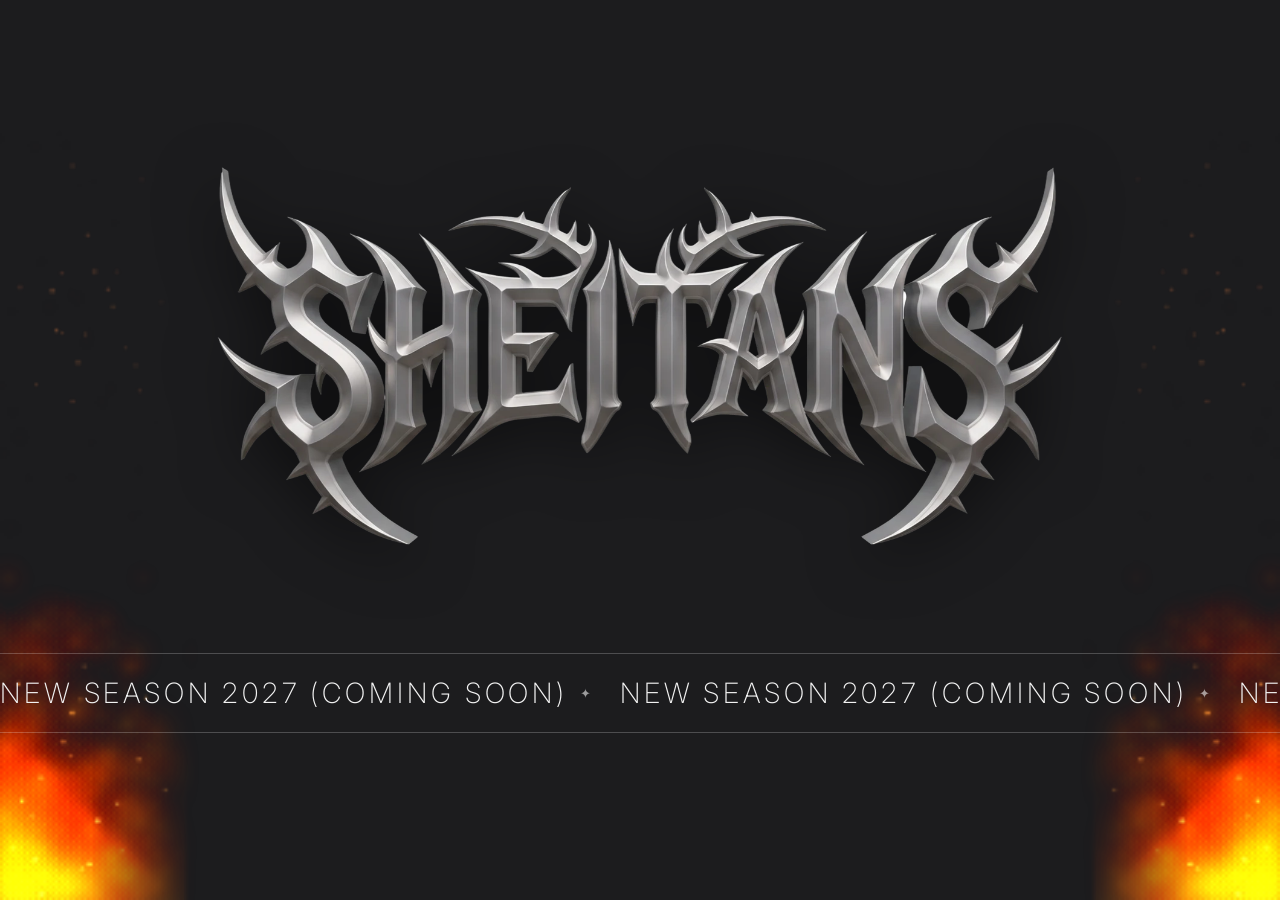
==== index.html @ b305c87a "Adjust fire element positioning in index.html" ====
<!doctype html>
<html lang="en">
<head>
<meta charset="utf-8">
<meta name="viewport" content="width=device-width, initial-scale=1, viewport-fit=cover">
<title>SHEITANS — New Season 2027 (Coming Soon)</title>
<meta name="description" content="New season 2027. Coming soon.">
<meta name="theme-color" content="#1c1c1e">

<!-- Link preview (WhatsApp, iMessage, Facebook, LinkedIn, Slack…) -->
<meta property="og:type" content="website">
<meta property="og:url" content="https://sheitans.com/">
<meta property="og:site_name" content="SHEITANS">
<meta property="og:title" content="SHEITANS — New Season 2027 (Coming Soon)">
<meta property="og:description" content="New season 2027. Coming soon.">
<meta property="og:image" content="https://sheitans.com/og-image.jpg">
<meta property="og:image:type" content="image/jpeg">
<meta property="og:image:width" content="1200">
<meta property="og:image:height" content="630">
<meta property="og:image:alt" content="SHEITANS logo — New Season 2027 (Coming Soon)">

<!-- X / Twitter -->
<meta name="twitter:card" content="summary_large_image">
<meta name="twitter:title" content="SHEITANS — New Season 2027 (Coming Soon)">
<meta name="twitter:description" content="New season 2027. Coming soon.">
<meta name="twitter:image" content="https://sheitans.com/og-image.jpg">
<link rel="preconnect" href="https://fonts.googleapis.com">
<link href="https://fonts.googleapis.com/css2?family=Inter:wght@200;300&display=swap" rel="stylesheet">
<style>
  :root{
    --bg:#1c1c1e;
    --line:rgba(255,255,255,.22);
    --text:#f2f2f2;
    --red:#e1121b;
    --speed:70s;
  }
  *{box-sizing:border-box;margin:0;padding:0}
  html{background:var(--bg)}
  html,body{height:100%;overflow:hidden}
  body{
    background:var(--bg);
    color:var(--text);
    font-family:"Inter","Helvetica Neue",Helvetica,Arial,sans-serif;
    font-weight:200;
    min-height:100svh;
    display:flex;flex-direction:column;align-items:center;justify-content:center;
    gap:clamp(56px,12vh,128px);
    overflow-x:hidden;
    padding:env(safe-area-inset-top) 0 env(safe-area-inset-bottom);
  }
  .logo{
    width:min(860px,78vw);max-height:42svh;object-fit:contain;height:auto;display:block;
    position:relative;z-index:1;
    filter:drop-shadow(0 10px 30px rgba(0,0,0,.55));
    user-select:none;-webkit-user-drag:none;
  }
  .band{
    width:100%;
    border-top:1px solid var(--line);
    border-bottom:1px solid var(--line);
    padding:clamp(14px,2.6vh,22px) 0;
    overflow:visible;
    position:relative;z-index:2;
  }
  .track{
    display:flex;width:max-content;
    -webkit-animation:scroll var(--speed) linear infinite;
    animation:scroll var(--speed) linear infinite;
    -webkit-backface-visibility:hidden;backface-visibility:hidden;
  }
  
  @-webkit-keyframes scroll{from{-webkit-transform:translate3d(-50%,0,0)}to{-webkit-transform:translate3d(0,0,0)}}
  @keyframes scroll{from{transform:translate3d(-50%,0,0)}to{transform:translate3d(0,0,0)}}
  .item{
    display:inline-flex;align-items:center;white-space:nowrap;
    font-size:clamp(14px,2.8vw,28px);
    letter-spacing:.14em;font-weight:200;text-transform:uppercase;
    padding-right:.9em;cursor:default;
  }
  .item::after{content:"✦";font-size:.45em;margin-left:.9em;opacity:.6}
  .w{display:inline-block;position:relative}
  .w + .w{margin-left:.35em}
  .l{display:inline-block}
  #fx{position:fixed;inset:0;width:100%;height:100%;pointer-events:none;z-index:5}
  .item.hide .w,.item.hide::after{visibility:hidden}
  .fire{
    position:fixed;top:0;bottom:auto;
    width:clamp(70px,16vw,260px);
    height:100vh;height:100lvh;          /* large viewport: runs behind Safari's toolbar */
    pointer-events:none;z-index:0;
    -webkit-mask-image:linear-gradient(to right,#000 45%,transparent 98%);
    mask-image:linear-gradient(to right,#000 45%,transparent 98%);
  }
  .fire.left{left:0}
  .fire.right{right:0;transform:scaleX(-1)}
  @media (prefers-reduced-motion:reduce){
    .track{animation-duration:80s}
  }
</style>
</head>
<body>
  <canvas class="fire left" aria-hidden="true"></canvas>
  <canvas class="fire right" aria-hidden="true"></canvas>
  <canvas id="fx" aria-hidden="true"></canvas>

  <img class="logo" src="[data-uri]" alt="Sheitans">

  <div class="band" aria-label="New season 2027 (coming soon)">
    <div class="track" id="track"></div>
  </div>

<script>
  const phrase = "NEW SEASON 2027 (COMING SOON)";
  const track = document.getElementById('track');
  const make = () => {
    const s = document.createElement('span');
    s.className = 'item';
    s.setAttribute('aria-hidden','true');
    phrase.split(' ').forEach(word => {
      const w = document.createElement('span');
      w.className = 'w';
      [...word].forEach(ch => { const l = document.createElement('span'); l.className = 'l'; l.textContent = ch; w.appendChild(l); });
      s.appendChild(w);
    });
    return s;
  };
  // Build just enough copies to fill the screen twice, then set speed in px/s
  const build = () => {
    track.textContent = '';
    const probe = make(); track.appendChild(probe);
    const iw = probe.getBoundingClientRect().width || 300;
    track.textContent = '';
    const n = Math.max(2, Math.ceil(innerWidth / iw) + 1);
    const half = document.createDocumentFragment();
    for (let i = 0; i < n; i++) half.appendChild(make());
    track.appendChild(half.cloneNode(true));
    track.appendChild(half);
    const pxPerSec = innerWidth < 600 ? 38 : 52;
    track.style.setProperty('--speed', (n * iw / pxPerSec).toFixed(1) + 's');
  };
  build();
  (document.fonts ? document.fonts.ready : Promise.resolve()).then(build);
  let rw = innerWidth;
  addEventListener('resize', () => { if (Math.abs(innerWidth - rw) > 40) { rw = innerWidth; build(); } });

  const rand = (a, b) => a + Math.random() * (b - a);
  const css = getComputedStyle(document.documentElement);
  const RED = css.getPropertyValue('--red').trim();

  // ---------- Pixelate + implode ----------
  const fx = document.getElementById('fx');
  const fctx = fx.getContext('2d');
  const DPR = Math.min(devicePixelRatio || 1, 2);
  const sizeFx = () => {
    fx.width = innerWidth * DPR; fx.height = innerHeight * DPR;
    fctx.setTransform(DPR, 0, 0, DPR, 0, 0);
  };
  sizeFx(); addEventListener('resize', sizeFx);

  const IN = 650, OUT = 600;          // implode / rebuild durations (ms)
  const active = new Set();
  const easeIn = x => x * x * x;
  const easeOut = x => 1 - Math.pow(1 - x, 3);

  // Turn the sentence into a grid of pixel blocks
  const pixelate = item => {
    const r = item.getBoundingClientRect();
    const cs = getComputedStyle(item);
    const fs = parseFloat(cs.fontSize);
    const block = Math.max(3, Math.round(fs / 7));
    const c = document.createElement('canvas');
    c.width = Math.ceil(r.width); c.height = Math.ceil(r.height);
    const x = c.getContext('2d');
    x.font = `${cs.fontWeight} ${fs}px ${cs.fontFamily}`;
    x.textBaseline = 'middle'; x.fillStyle = '#fff';
    item.querySelectorAll('.l').forEach(l => {
      const lr = l.getBoundingClientRect();
      x.fillText(l.textContent, lr.left - r.left, lr.top - r.top + lr.height / 2);
    });
    const data = x.getImageData(0, 0, c.width, c.height).data;
    const px = [];
    for (let by = 0; by < c.height; by += block)
      for (let bx = 0; bx < c.width; bx += block) {
        let hit = 0;
        for (let yy = by; yy < Math.min(by + block, c.height) && !hit; yy++)
          for (let xx = bx; xx < Math.min(bx + block, c.width); xx++)
            if (data[(yy * c.width + xx) * 4 + 3] > 60) { hit = 1; break; }
        if (hit) px.push({ x: bx, y: by, d: rand(0.05, 0.4), jx: rand(-1, 1), jy: rand(-1, 1) });
      }
    return { px, block, w: c.width, h: c.height };
  };

  const implode = item => {
    if (!item._px) item._px = pixelate(item);
    item._dir = 1; item._t = performance.now() - (item._p || 0) * IN;
    item.classList.add('hide');
    active.add(item); loop();
  };
  const rebuild = item => {
    if (!active.has(item) && !item._p) return;
    item._dir = -1; item._t = performance.now() - (1 - (item._p || 0)) * OUT;
    active.add(item); loop();
  };

  let running = false;
  const loop = () => { if (!running) { running = true; requestAnimationFrame(draw); } };
  const draw = now => {
    fctx.clearRect(0, 0, innerWidth, innerHeight);
    active.forEach(item => {
      const { px, block, w, h } = item._px;
      const p = item._dir === 1
        ? Math.min((now - item._t) / IN, 1)
        : Math.max(1 - (now - item._t) / OUT, 0);
      item._p = p;
      const r = item.getBoundingClientRect();     // follows the scroll
      const cx = r.left + w / 2, cy = r.top + h / 2;

      fctx.fillStyle = RED;
      px.forEach(q => {
        // pixelate first (blocks jitter in place), then collapse to the centre
        const k = Math.min(Math.max((p - q.d) / (1 - q.d), 0), 1);
        const m = item._dir === 1 ? easeIn(k) : 1 - easeOut(1 - k);
        const sx = r.left + q.x + q.jx * block * 0.12 * Math.min(p * 4, 1);
        const sy = r.top + q.y + q.jy * block * 0.12 * Math.min(p * 4, 1);
        const s = block * (0.92 - m * 0.75);
        fctx.globalAlpha = 1 - Math.max(m - 0.85, 0) / 0.15 * 0.9;
        fctx.fillRect(sx + (cx - sx) * m, sy + (cy - sy) * m, s, s);
      });
      // collapsed core: a tight pulsing red point
      if (p > 0.75) {
        const g = (p - 0.75) / 0.25;
        const rad = block * (1.2 + Math.sin(now / 70) * 0.4) * g;
        fctx.globalAlpha = g;
        fctx.shadowColor = RED; fctx.shadowBlur = 18 * g;
        fctx.fillRect(cx - rad / 2, cy - rad / 2, rad, rad);
        fctx.shadowBlur = 0;
      }
      fctx.globalAlpha = 1;

      if (item._dir === -1 && p === 0) { item.classList.remove('hide'); active.delete(item); }
    });
    if (active.size) requestAnimationFrame(draw);
    else { running = false; fctx.clearRect(0, 0, innerWidth, innerHeight); }
  };

  // Desktop: implode on hover, rebuild on leave
  track.addEventListener('mouseover', e => {
    const it = e.target.closest('.item');
    if (it) implode(it);
  });
  track.addEventListener('mouseout', e => {
    const it = e.target.closest('.item');
    if (it && !it.contains(e.relatedTarget)) rebuild(it);
  });
  // Touch: tap to implode, it rebuilds after a moment
  track.addEventListener('touchstart', e => {
    const it = e.target.closest('.item');
    if (!it) return;
    implode(it);
    clearTimeout(it._tt);
    it._tt = setTimeout(() => rebuild(it), 1500);
  }, { passive: true });

  // ---------- Side flames ----------
  (() => {
    const reduce = matchMedia('(prefers-reduced-motion: reduce)').matches;
    const canvases = [...document.querySelectorAll('.fire')];
    const ctxs = canvases.map(c => c.getContext('2d'));
    const dpr = 0.35;                       // low-res on purpose: soft + fast
    let W = 0, H = 0, parts = [];
    const size = () => {
      const r = canvases[0].getBoundingClientRect();
      W = r.width; H = r.height;
      canvases.forEach(c => { c.width = W * dpr; c.height = H * dpr; });
      ctxs.forEach(x => x.setTransform(dpr, 0, 0, dpr, 0, 0));
    };
    size(); addEventListener('resize', size);

    // one shared particle field, drawn mirrored on both sides
    const spawn = (ember = Math.random() < 0.08) => {
      const edge = Math.pow(Math.random(), 1.6);           // denser at the outer edge
      const scale = Math.max(W / 220, 0.45);
      return {
        ember,
        x: edge * W * 0.85,
        y: H + (ember ? 0 : rand(0, 25)),
        vx: rand(-0.3, 0.4),
        vy: -(ember ? rand(4, 7) : rand(3, 6.5)) * (H / 900 + 0.25),
        r: ember ? rand(2, 4) : rand(45, 95) * scale * (1 - edge * 0.5),
        life: 0,
        max: ember ? rand(110, 190) : rand(55, 105),
        seed: Math.random() * 1000
      };
    };
    const target = () => Math.round((W > 120 ? 260 : 150) * (H / 900 + 0.35));

    let t0 = 0;
    const frame = t => {
      const dt = Math.min((t - t0) / 16.7 || 1, 3); t0 = t;
      const n = target();
      while (parts.length < n) parts.push(spawn());
      ctxs.forEach(c => { c.globalCompositeOperation = 'source-over'; c.clearRect(0, 0, W, H); c.globalCompositeOperation = 'lighter'; });

      ctxs.forEach(c => {
        const flick = 0.85 + Math.sin(t / 90) * 0.08 + Math.random() * 0.07;
        const bed = c.createLinearGradient(0, H, 0, H - H * 0.18);
        bed.addColorStop(0, `rgba(255,120,20,${0.55 * flick})`);
        bed.addColorStop(0.35, `rgba(230,40,10,${0.3 * flick})`);
        bed.addColorStop(1, 'rgba(120,0,0,0)');
        const side = c.createLinearGradient(0, 0, W, 0);
        c.fillStyle = bed; c.fillRect(0, H - H * 0.18, W * 0.9, H * 0.18);
      });

      for (let i = parts.length - 1; i >= 0; i--) {
        const p = parts[i];
        p.life += dt;
        const k = p.life / p.max;
        if (k >= 1) { parts[i] = spawn(); continue; }
        const sway = p.ember ? 1.4 : 0.9;
        p.x += (p.vx + Math.sin(t / 220 + p.seed + p.y / 90) * sway) * dt;
        p.y += p.vy * dt;
        if (p.ember) {
          const a = (1 - k) * 0.9;
          ctxs.forEach(c => { c.fillStyle = `hsla(${40 - k * 30},100%,65%,${a})`; c.fillRect(p.x, p.y, p.r, p.r); });
          continue;
        }
        const rad = p.r * (1 - k * 0.85);                 // tapers into a tongue
        const hue = 38 - k * 38, light = 52 - k * 20;     // yellow core -> orange -> red
        const a = (k < 0.03 ? 0.5 + k / 0.06 : 1 - (k - 0.03) / 0.97) * 0.17;
        ctxs.forEach(c => {
          const g = c.createRadialGradient(p.x, p.y, 0, p.x, p.y, rad);
          g.addColorStop(0, `hsla(${hue},100%,${light}%,${a})`);
          g.addColorStop(0.5, `hsla(${Math.max(hue - 15, 0)},100%,${light - 15}%,${a * 0.5})`);
          g.addColorStop(1, 'hsla(0,100%,25%,0)');
          c.fillStyle = g;
          c.beginPath(); c.arc(p.x, p.y, rad, 0, Math.PI * 2); c.fill();
        });
      }
      if (!reduce) requestAnimationFrame(frame);
    };
    if (reduce) { for (let i = 0; i < 400; i++) frame(i * 16.7); } else requestAnimationFrame(frame);
  })();
</script>
</body>
</html>
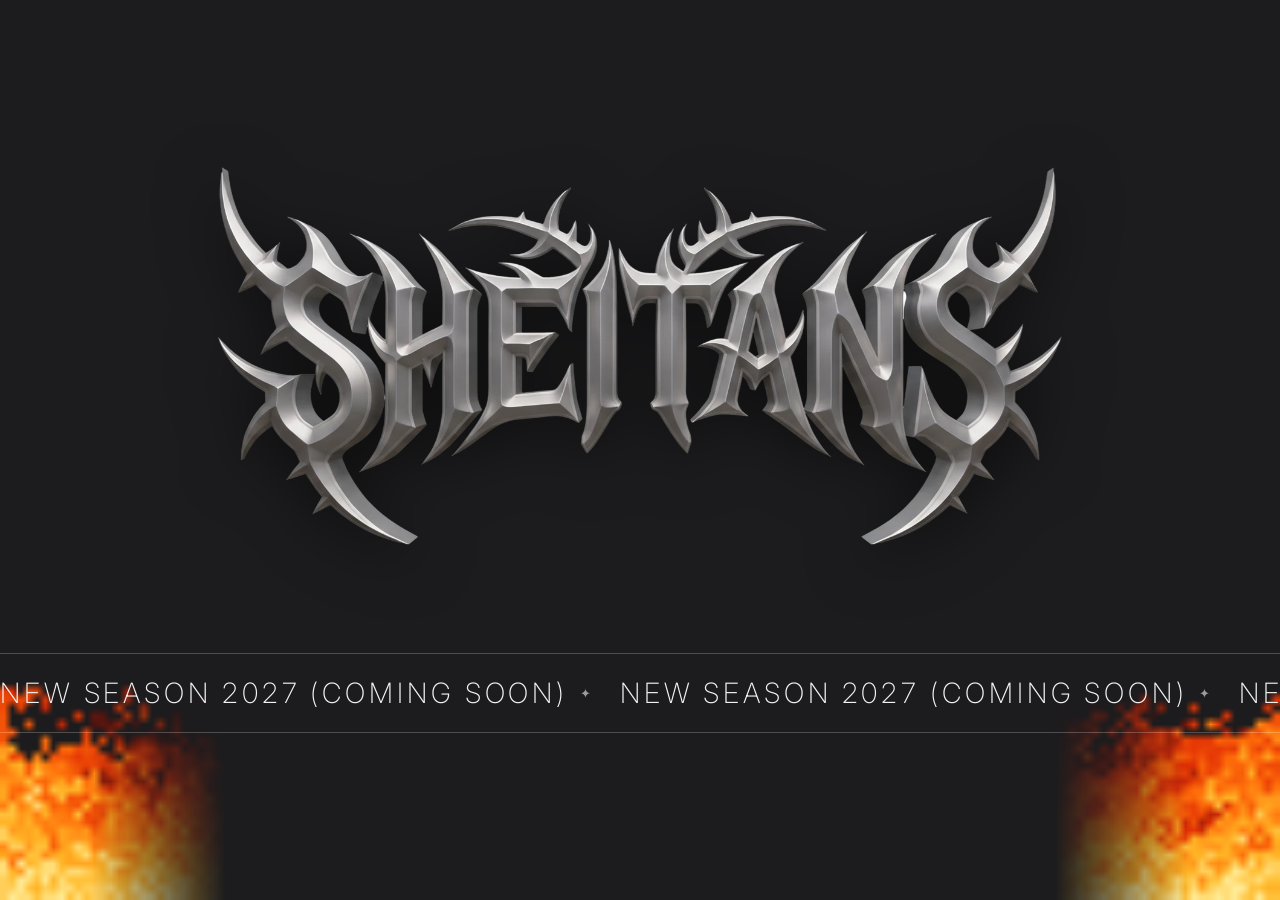
==== commit 175b3d7b: "Update index.html" ====
--- a/index.html
+++ b/index.html
@@ -35,18 +35,27 @@
     --speed:70s;
   }
   *{box-sizing:border-box;margin:0;padding:0}
-  html{background:var(--bg)}
-  html,body{height:100%;overflow:hidden}
+  html,body{background:var(--bg);overscroll-behavior:none}
   body{
-    background:var(--bg);
     color:var(--text);
     font-family:"Inter","Helvetica Neue",Helvetica,Arial,sans-serif;
     font-weight:200;
-    min-height:100svh;
+  }
+  /* Normal-flow stage, sized to the LARGE viewport. On iOS 26 Safari only
+     in-flow content paints behind the floating toolbar, fixed elements don't. */
+  .stage{
+    position:relative;overflow:hidden;
+    width:100%;
+    height:100vh;height:100lvh;
+  }
+  /* content stays centred in the visible (small) viewport */
+  .content{
+    position:absolute;left:0;right:0;top:0;
+    height:100vh;height:100svh;
     display:flex;flex-direction:column;align-items:center;justify-content:center;
     gap:clamp(56px,12vh,128px);
-    overflow-x:hidden;
-    padding:env(safe-area-inset-top) 0 env(safe-area-inset-bottom);
+    padding:env(safe-area-inset-top) 0 0;
+    z-index:2;
   }
   .logo{
     width:min(860px,78vw);max-height:42svh;object-fit:contain;height:auto;display:block;
@@ -84,14 +93,14 @@
   #fx{position:fixed;inset:0;width:100%;height:100%;pointer-events:none;z-index:5}
   .item.hide .w,.item.hide::after{visibility:hidden}
   .fire{
-    position:fixed;top:0;bottom:auto;
-    width:clamp(70px,16vw,260px);
-    height:100vh;height:100lvh;          /* large viewport: runs behind Safari's toolbar */
-    pointer-events:none;z-index:0;
-    -webkit-mask-image:linear-gradient(to right,#000 45%,transparent 98%);
-    mask-image:linear-gradient(to right,#000 45%,transparent 98%);
+    position:absolute;top:0;bottom:0;          /* inside .stage, reaches the very bottom */
+    width:clamp(80px,18vw,300px);height:100%;
+    pointer-events:none;z-index:1;
+    -webkit-mask-image:linear-gradient(to right,#000 40%,transparent 98%);
+    mask-image:linear-gradient(to right,#000 40%,transparent 98%);
   }
   .fire.left{left:0}
+  .fire{image-rendering:auto}
   .fire.right{right:0;transform:scaleX(-1)}
   @media (prefers-reduced-motion:reduce){
     .track{animation-duration:80s}
@@ -99,15 +108,18 @@
 </style>
 </head>
 <body>
-  <canvas class="fire left" aria-hidden="true"></canvas>
-  <canvas class="fire right" aria-hidden="true"></canvas>
+  <div class="stage">
+    <canvas class="fire left" aria-hidden="true"></canvas>
+    <canvas class="fire right" aria-hidden="true"></canvas>
+
+    <div class="content">
+      <img class="logo" src="[data-uri]" alt="Sheitans">
+      <div class="band" aria-label="New season 2027 (coming soon)">
+        <div class="track" id="track"></div>
+      </div>
+    </div>
+  </div>
   <canvas id="fx" aria-hidden="true"></canvas>
-
-  <img class="logo" src="[data-uri]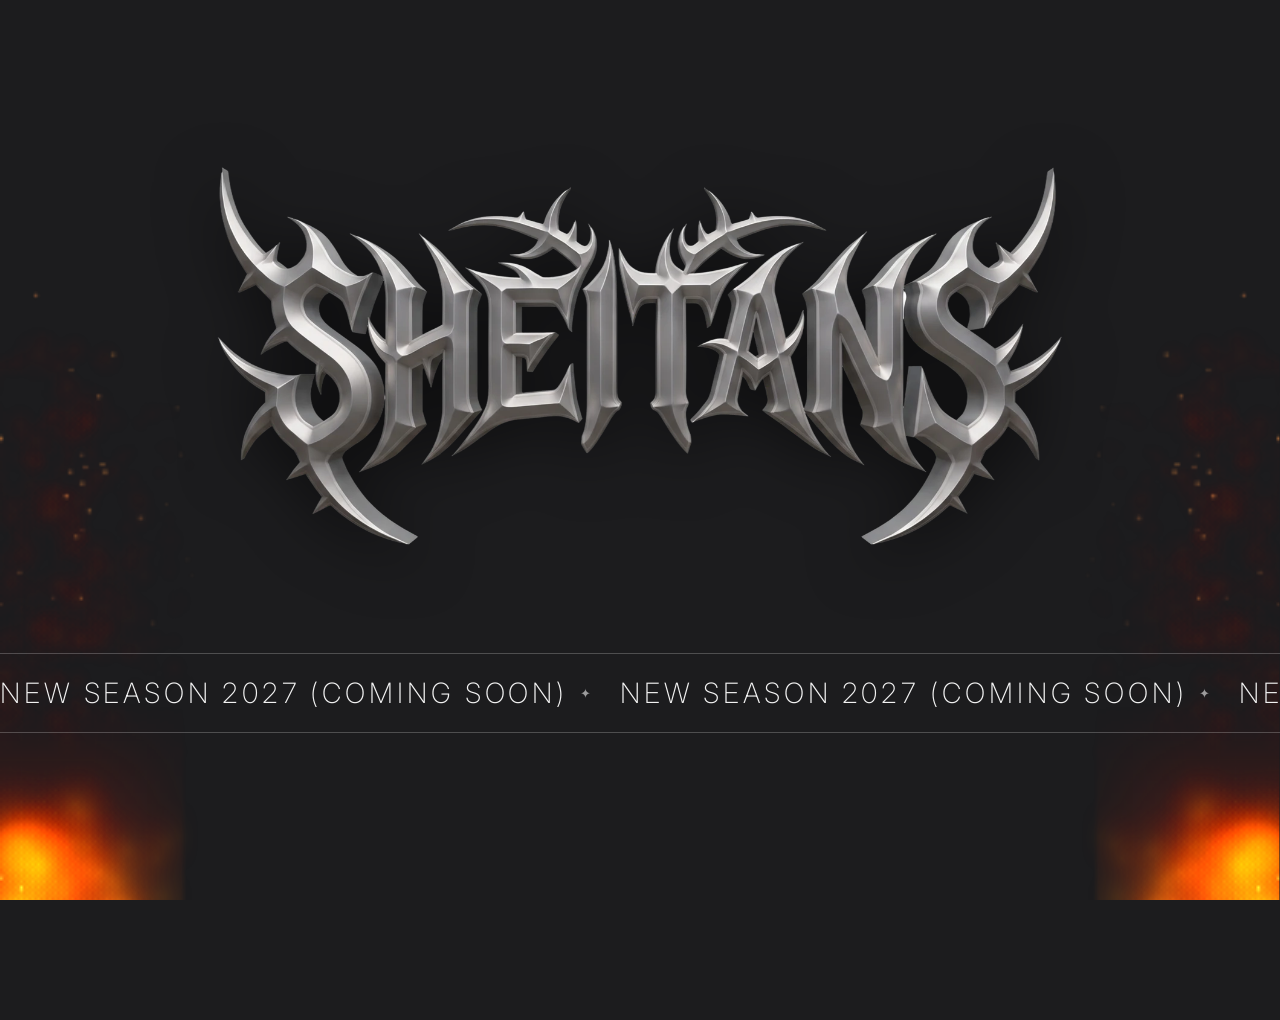
==== commit 90639b5d: "Update index.html" ====
--- a/index.html
+++ b/index.html
@@ -6,6 +6,12 @@
 <title>SHEITANS — New Season 2027 (Coming Soon)</title>
 <meta name="description" content="New season 2027. Coming soon.">
 <meta name="theme-color" content="#1c1c1e">
+
+<!-- Icons -->
+<link rel="icon" href="/favicon.ico" sizes="16x16 32x32 48x48">
+<link rel="icon" href="/icon-192.png" type="image/png" sizes="192x192">
+<link rel="icon" href="/icon-512.png" type="image/png" sizes="512x512">
+<link rel="apple-touch-icon" href="/apple-touch-icon.png">
 
 <!-- Link preview (WhatsApp, iMessage, Facebook, LinkedIn, Slack…) -->
 <meta property="og:type" content="website">
@@ -35,7 +41,7 @@
     --speed:70s;
   }
   *{box-sizing:border-box;margin:0;padding:0}
-  html,body{background:var(--bg);overscroll-behavior:none}
+  html,body{background:var(--bg);overscroll-behavior:none;overflow:hidden;height:100%}
   body{
     color:var(--text);
     font-family:"Inter","Helvetica Neue",Helvetica,Arial,sans-serif;
@@ -46,7 +52,9 @@
   .stage{
     position:relative;overflow:hidden;
     width:100%;
-    height:100vh;height:100lvh;
+    /* deliberately taller than the screen: whatever Safari's toolbar covers,
+       there is always fire underneath it */
+    height:calc(100vh + 120px);height:calc(100lvh + 120px);
   }
   /* content stays centred in the visible (small) viewport */
   .content{
@@ -94,13 +102,12 @@
   .item.hide .w,.item.hide::after{visibility:hidden}
   .fire{
     position:absolute;top:0;bottom:0;          /* inside .stage, reaches the very bottom */
-    width:clamp(80px,18vw,300px);height:100%;
+    width:clamp(70px,16vw,260px);height:100%;
     pointer-events:none;z-index:1;
-    -webkit-mask-image:linear-gradient(to right,#000 40%,transparent 98%);
-    mask-image:linear-gradient(to right,#000 40%,transparent 98%);
+    -webkit-mask-image:linear-gradient(to right,#000 45%,transparent 98%);
+    mask-image:linear-gradient(to right,#000 45%,transparent 98%);
   }
   .fire.left{left:0}
-  .fire{image-rendering:auto}
   .fire.right{right:0;transform:scaleX(-1)}
   @media (prefers-reduced-motion:reduce){
     .track{animation-duration:80s}
@@ -273,79 +280,88 @@
     it._tt = setTimeout(() => rebuild(it), 1500);
   }, { passive: true });
 
-  // ---------- Side flames (Doom-style fire) ----------
-  // Heat rises from a burning row along the bottom edge, cooling and drifting
-  // as it climbs. Each side runs its own simulation so they never look mirrored.
+  // ---------- Side flames ----------
   (() => {
     const reduce = matchMedia('(prefers-reduced-motion: reduce)').matches;
-    // 37-step palette built from colour stops: deep red -> red -> orange -> yellow core
-    const STOPS = [[0,[40,0,0]],[0.3,[150,12,0]],[0.55,[225,45,5]],[0.75,[255,110,10]],[0.9,[255,185,40]],[1,[255,235,150]]];
-    const PAL = Array.from({ length: 37 }, (_, i) => {
-      const k = i / 36;
-      let j = 0; while (j < STOPS.length - 2 && k > STOPS[j + 1][0]) j++;
-      const [a, ca] = STOPS[j], [b, cb] = STOPS[j + 1], f = (k - a) / (b - a);
-      return ca.map((v, n) => Math.round(v + (cb[n] - v) * f));
-    });
-    const MAX = PAL.length - 1;
-
-    const sides = [...document.querySelectorAll('.fire')].map((c, i) => ({ c, ctx: c.getContext('2d'), right: i === 1 }));
-
-    const setup = s => {
-      const r = s.c.getBoundingClientRect();
-      const cell = Math.max(5, r.height / 110);       // ~110 rows tall on any screen
-      s.gw = Math.max(10, Math.round(r.width / cell));
-      s.gh = Math.max(60, Math.round(r.height / cell));
-      s.c.width = s.gw; s.c.height = s.gh;            // tiny canvas, CSS scales it up
-      s.heat = new Uint8Array(s.gw * s.gh);
-      s.img = s.ctx.createImageData(s.gw, s.gh);
-      // flames reach ~60% of the height at the outer edge, lower towards the middle
-      // extra cooling towards the middle of the screen, so flames are tallest at the edge
-      s.extra = new Float32Array(s.gw);
-      for (let x = 0; x < s.gw; x++) s.extra[x] = Math.pow(x / s.gw, 1.5) * 0.85;
+    const canvases = [...document.querySelectorAll('.fire')];
+    const ctxs = canvases.map(c => c.getContext('2d'));
+    const dpr = 0.35;                       // low-res on purpose: soft + fast
+    const OVER = 120;                       // matches the extra 120px on .stage
+    let W = 0, H = 0, parts = [];
+    const size = () => {
+      const r = canvases[0].getBoundingClientRect();
+      W = r.width; H = r.height;
+      canvases.forEach(c => { c.width = Math.round(W * dpr); c.height = Math.round(H * dpr); });
+      ctxs.forEach(x => x.setTransform(dpr, 0, 0, dpr, 0, 0));
     };
-    const setupAll = () => sides.forEach(setup);
-    setupAll();
-    let rt; addEventListener('resize', () => { clearTimeout(rt); rt = setTimeout(setupAll, 150); });
-
-    const TOP = MAX;
-    const step = s => {
-      const { gw, gh, heat, extra } = s;
-      const base = (gh - 1) * gw;
-      for (let x = 0; x < gw; x++) heat[base + x] = TOP - ((Math.random() * 4) | 0);
-      for (let y = 1; y < gh; y++) {
-        const row = y * gw, up = row - gw;
-        for (let x = 0; x < gw; x++) {
-          const r = (Math.random() * 3) | 0;            // 0,1,2
-          let dx = x - r + 1;                           // drift -1..+1 -> flickering tongues
-          if (dx < 0) dx = 0; else if (dx >= gw) dx = gw - 1;
-          const cool = (r & 1) + (Math.random() < extra[x] ? 1 : 0) + (Math.random() < 0.03 ? 3 : 0); // cool pockets split tongues
-          const v = heat[row + x] - cool;
-          heat[up + dx] = v > 0 ? v : 0;
+    size(); addEventListener('resize', size);
+
+    // one shared particle field, drawn mirrored on both sides
+    const spawn = (ember = Math.random() < 0.08) => {
+      const edge = Math.pow(Math.random(), 1.6);           // denser at the outer edge
+      const scale = Math.max(W / 220, 0.45);
+      return {
+        ember,
+        x: edge * W * 0.85,
+        y: H - rand(0, OVER + 20),
+        vx: rand(-0.3, 0.4),
+        vy: -(ember ? rand(4, 7) : rand(3, 6.5)) * ((H - OVER) / 900 + 0.25),
+        r: ember ? rand(2, 4) : rand(45, 95) * scale * (1 - edge * 0.5),
+        life: 0,
+        max: ember ? rand(110, 190) : rand(55, 105),
+        seed: Math.random() * 1000
+      };
+    };
+    const target = () => Math.round((W > 120 ? 300 : 180) * ((H - OVER) / 900 + 0.35));
+
+    let t0 = 0;
+    const frame = t => {
+      const dt = Math.min((t - t0) / 16.7 || 1, 3); t0 = t;
+      const n = target();
+      while (parts.length < n) parts.push(spawn());
+      ctxs.forEach(c => { c.globalCompositeOperation = 'source-over'; c.clearRect(0, 0, W, H); c.globalCompositeOperation = 'lighter'; });
+
+      // ember bed hugging the bottom edge
+      ctxs.forEach(c => {
+        const flick = 0.85 + Math.sin(t / 90) * 0.08 + Math.random() * 0.07;
+        const bh = OVER + (H - OVER) * 0.22;
+        const bed = c.createLinearGradient(0, H, 0, H - bh);
+        const hot = OVER / bh;                       // full heat across the hidden band
+        bed.addColorStop(0, `rgba(255,120,20,${0.55 * flick})`);
+        bed.addColorStop(hot, `rgba(255,110,20,${0.5 * flick})`);
+        bed.addColorStop(hot + (1 - hot) * 0.35, `rgba(230,40,10,${0.3 * flick})`);
+        bed.addColorStop(1, 'rgba(120,0,0,0)');
+        c.fillStyle = bed; c.fillRect(0, H - bh, W * 0.9, bh);
+      });
+
+      for (let i = parts.length - 1; i >= 0; i--) {
+        const p = parts[i];
+        p.life += dt;
+        const k = p.life / p.max;
+        if (k >= 1) { parts[i] = spawn(); continue; }
+        const sway = p.ember ? 1.4 : 0.9;
+        p.x += (p.vx + Math.sin(t / 220 + p.seed + p.y / 90) * sway) * dt;
+        p.y += p.vy * dt;
+        if (p.ember) {
+          const a = (1 - k) * 0.9;
+          ctxs.forEach(c => { c.fillStyle = `hsla(${40 - k * 30},100%,65%,${a})`; c.fillRect(p.x, p.y, p.r, p.r); });
+          continue;
         }
+        const rad = p.r * (1 - k * 0.85);                 // tapers into a tongue
+        const hue = 38 - k * 38, light = 52 - k * 20;     // yellow core -> orange -> red
+        const a = (k < 0.03 ? 0.5 + k / 0.06 : 1 - (k - 0.03) / 0.97) * 0.17;
+        ctxs.forEach(c => {
+          const g = c.createRadialGradient(p.x, p.y, 0, p.x, p.y, rad);
+          g.addColorStop(0, `hsla(${hue},100%,${light}%,${a})`);
+          g.addColorStop(0.5, `hsla(${Math.max(hue - 15, 0)},100%,${light - 15}%,${a * 0.5})`);
+          g.addColorStop(1, 'hsla(0,100%,25%,0)');
+          c.fillStyle = g;
+          c.beginPath(); c.arc(p.x, p.y, rad, 0, Math.PI * 2); c.fill();
+        });
       }
+      if (!reduce) requestAnimationFrame(frame);
     };
-
-    const paint = s => {
-      const d = s.img.data, heat = s.heat;
-      for (let i = 0; i < heat.length; i++) {
-        const h = heat[i], p = PAL[h], o = i * 4;
-        d[o] = p[0]; d[o + 1] = p[1]; d[o + 2] = p[2];
-        d[o + 3] = h < 3 ? 0 : Math.min(255, (h - 2) * 14);
-      }
-      s.ctx.putImageData(s.img, 0, 0);
-    };
-
-    // run the simulation at ~30 fps — the classic look, and light on phones
-    let last = 0;
-    const tick = t => {
-      if (t - last > 33) {
-        last = t;
-        sides.forEach(s => { step(s); paint(s); });
-      }
-      if (!reduce) requestAnimationFrame(tick);
-    };
-    if (reduce) { for (let i = 0; i < 120; i++) sides.forEach(s => step(s)); sides.forEach(paint); }
-    else requestAnimationFrame(tick);
+    if (reduce) { for (let i = 0; i < 400; i++) frame(i * 16.7); } else requestAnimationFrame(frame);
   })();
 </script>
 </body>
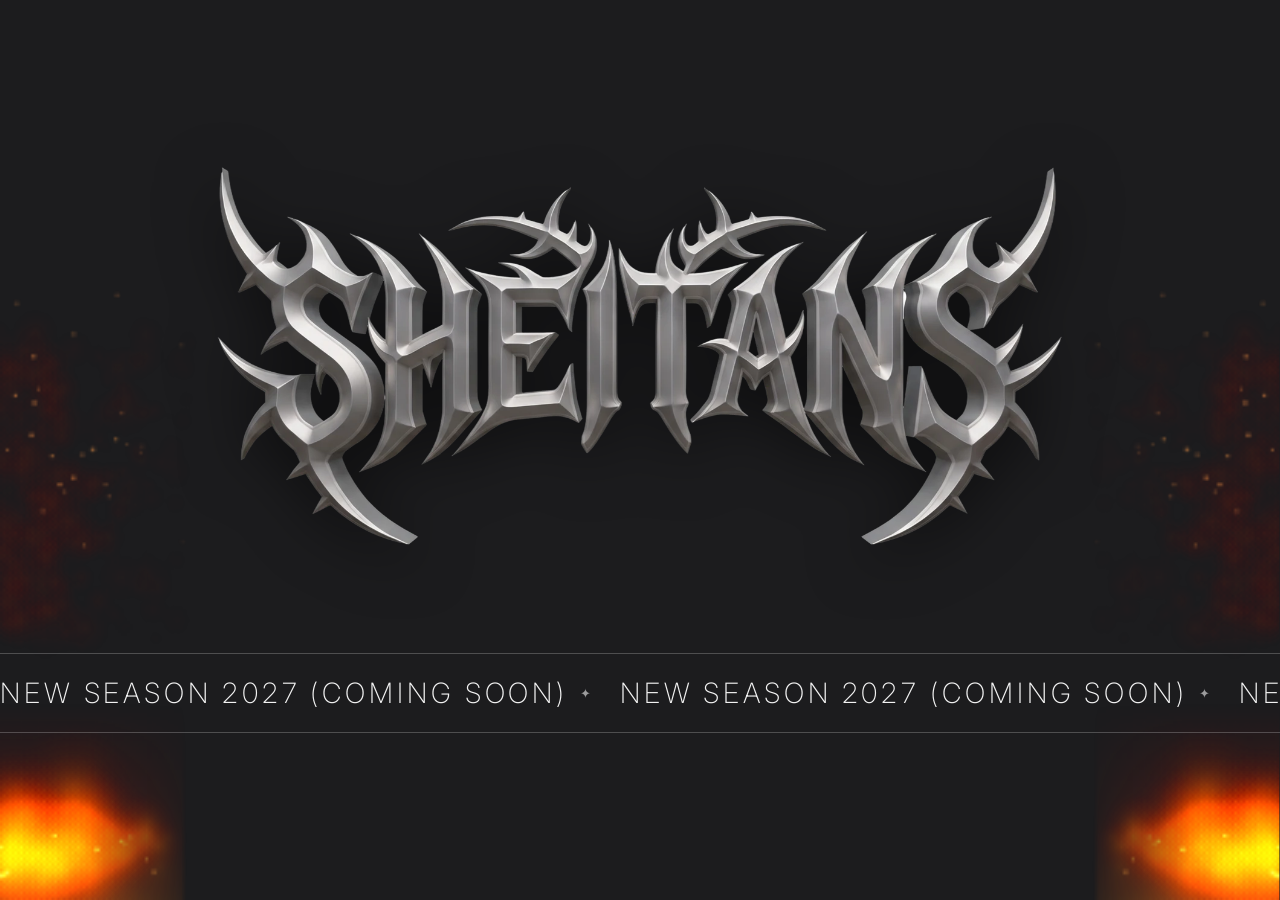
==== commit 6c885165: "Refactor canvas positioning and overflow behavior" ====
--- a/index.html
+++ b/index.html
@@ -41,7 +41,8 @@
     --speed:70s;
   }
   *{box-sizing:border-box;margin:0;padding:0}
-  html,body{background:var(--bg);overscroll-behavior:none;overflow:hidden;height:100%}
+  html,body{background:var(--bg)}
+  body{overflow-x:hidden}
   body{
     color:var(--text);
     font-family:"Inter","Helvetica Neue",Helvetica,Arial,sans-serif;
@@ -52,9 +53,9 @@
   .stage{
     position:relative;overflow:hidden;
     width:100%;
-    /* deliberately taller than the screen: whatever Safari's toolbar covers,
-       there is always fire underneath it */
-    height:calc(100vh + 120px);height:calc(100lvh + 120px);
+    /* plain in-flow block, large viewport tall: no fixed elements anywhere,
+       so iOS 26 Safari lets it run under its glass toolbar */
+    height:100vh;height:100lvh;
   }
   /* content stays centred in the visible (small) viewport */
   .content{
@@ -98,7 +99,7 @@
   .w{display:inline-block;position:relative}
   .w + .w{margin-left:.35em}
   .l{display:inline-block}
-  #fx{position:fixed;inset:0;width:100%;height:100%;pointer-events:none;z-index:5}
+  #fx{position:absolute;top:0;left:0;width:100%;height:100%;pointer-events:none;z-index:5}
   .item.hide .w,.item.hide::after{visibility:hidden}
   .fire{
     position:absolute;top:0;bottom:0;          /* inside .stage, reaches the very bottom */
@@ -125,8 +126,8 @@
         <div class="track" id="track"></div>
       </div>
     </div>
+    <canvas id="fx" aria-hidden="true"></canvas>
   </div>
-  <canvas id="fx" aria-hidden="true"></canvas>
 
 <script>
   const phrase = "NEW SEASON 2027 (COMING SOON)";
@@ -170,8 +171,11 @@
   const fx = document.getElementById('fx');
   const fctx = fx.getContext('2d');
   const DPR = Math.min(devicePixelRatio || 1, 2);
+  let FXW = 0, FXH = 0, fxTop = 0, fxLeft = 0;
   const sizeFx = () => {
-    fx.width = innerWidth * DPR; fx.height = innerHeight * DPR;
+    const r = fx.getBoundingClientRect();
+    FXW = r.width; FXH = r.height;
+    fx.width = FXW * DPR; fx.height = FXH * DPR;
     fctx.setTransform(DPR, 0, 0, DPR, 0, 0);
   };
   sizeFx(); addEventListener('resize', sizeFx);
@@ -224,14 +228,16 @@
   let running = false;
   const loop = () => { if (!running) { running = true; requestAnimationFrame(draw); } };
   const draw = now => {
-    fctx.clearRect(0, 0, innerWidth, innerHeight);
+    const fr = fx.getBoundingClientRect(); fxTop = fr.top; fxLeft = fr.left;
+    fctx.clearRect(0, 0, FXW, FXH);
     active.forEach(item => {
       const { px, block, w, h } = item._px;
       const p = item._dir === 1
         ? Math.min((now - item._t) / IN, 1)
         : Math.max(1 - (now - item._t) / OUT, 0);
       item._p = p;
-      const r = item.getBoundingClientRect();     // follows the scroll
+      const ir = item.getBoundingClientRect();     // follows the scroll
+      const r = { left: ir.left - fxLeft, top: ir.top - fxTop };
       const cx = r.left + w / 2, cy = r.top + h / 2;
 
       fctx.fillStyle = RED;
@@ -259,7 +265,7 @@
       if (item._dir === -1 && p === 0) { item.classList.remove('hide'); active.delete(item); }
     });
     if (active.size) requestAnimationFrame(draw);
-    else { running = false; fctx.clearRect(0, 0, innerWidth, innerHeight); }
+    else { running = false; fctx.clearRect(0, 0, FXW, FXH); }
   };
 
   // Desktop: implode on hover, rebuild on leave
@@ -286,7 +292,7 @@
     const canvases = [...document.querySelectorAll('.fire')];
     const ctxs = canvases.map(c => c.getContext('2d'));
     const dpr = 0.35;                       // low-res on purpose: soft + fast
-    const OVER = 120;                       // matches the extra 120px on .stage
+    const OVER = 0;
     let W = 0, H = 0, parts = [];
     const size = () => {
       const r = canvases[0].getBoundingClientRect();
@@ -303,7 +309,7 @@
       return {
         ember,
         x: edge * W * 0.85,
-        y: H - rand(0, OVER + 20),
+        y: H - rand(0, 30),
         vx: rand(-0.3, 0.4),
         vy: -(ember ? rand(4, 7) : rand(3, 6.5)) * ((H - OVER) / 900 + 0.25),
         r: ember ? rand(2, 4) : rand(45, 95) * scale * (1 - edge * 0.5),
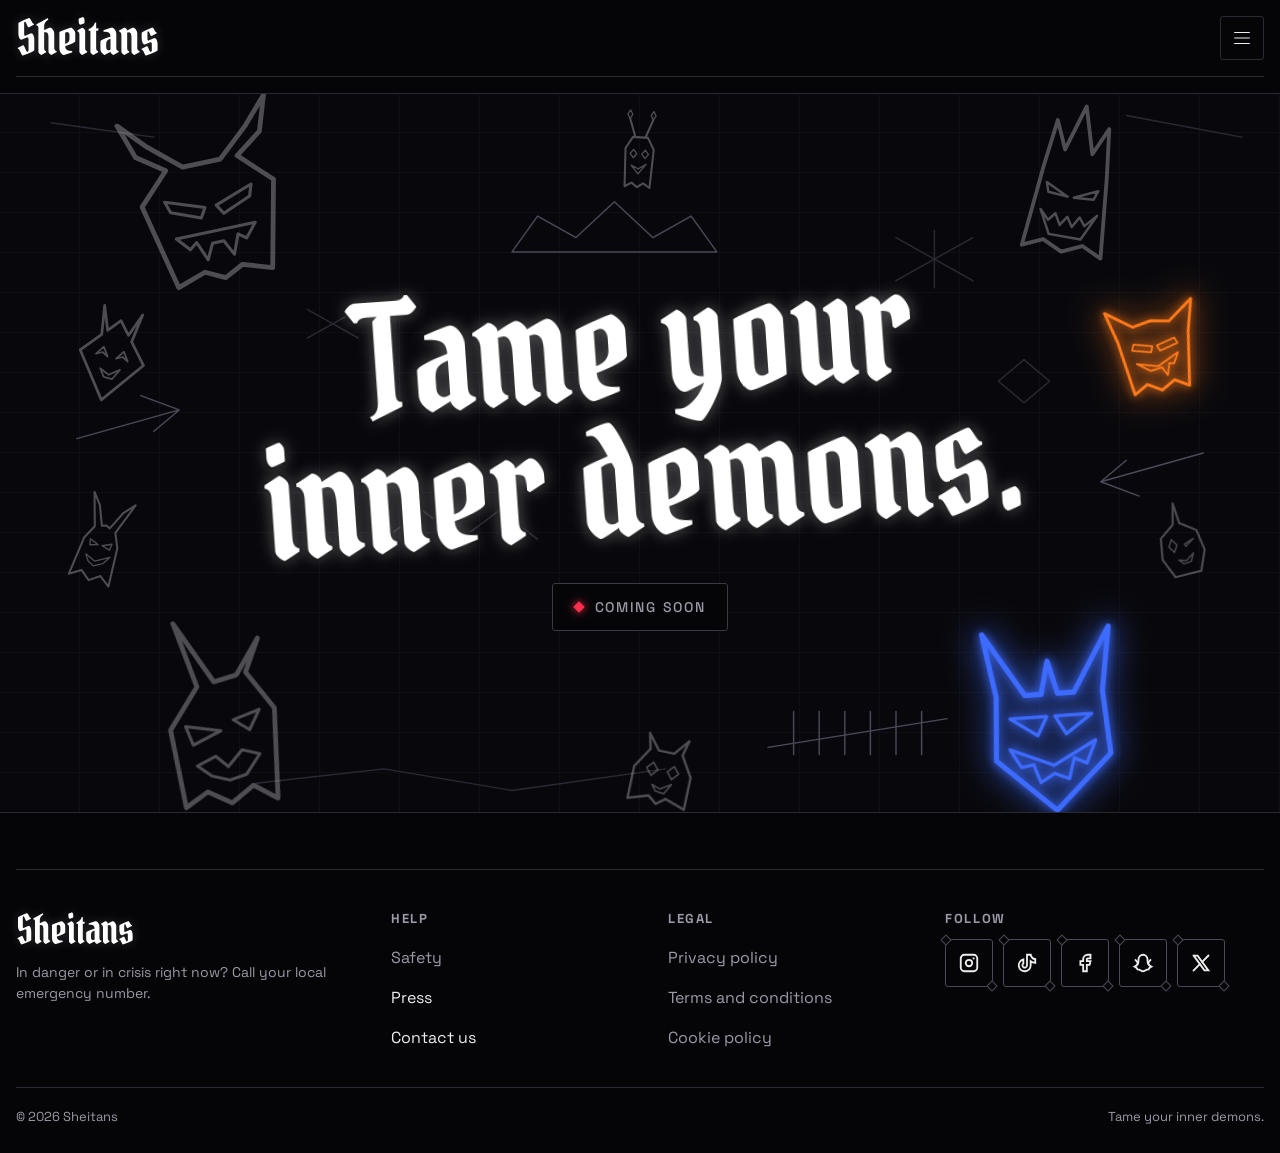
==== commit 4c61984f: "Sheitans coming-soon site Landing page with the neon demon wall, menu screen and save-as-app steps, " ====
--- a/index.html
+++ b/index.html
@@ -3,372 +3,147 @@
 <head>
 <meta charset="utf-8">
 <meta name="viewport" content="width=device-width, initial-scale=1, viewport-fit=cover">
-<title>SHEITANS — New Season 2027 (Coming Soon)</title>
-<meta name="description" content="New season 2027. Coming soon.">
-<meta name="theme-color" content="#1c1c1e">
-
-<!-- Icons -->
-<link rel="icon" href="/favicon.ico" sizes="16x16 32x32 48x48">
-<link rel="icon" href="/icon-192.png" type="image/png" sizes="192x192">
-<link rel="icon" href="/icon-512.png" type="image/png" sizes="512x512">
-<link rel="apple-touch-icon" href="/apple-touch-icon.png">
-
-<!-- Link preview (WhatsApp, iMessage, Facebook, LinkedIn, Slack…) -->
-<meta property="og:type" content="website">
-<meta property="og:url" content="https://sheitans.com/">
-<meta property="og:site_name" content="SHEITANS">
-<meta property="og:title" content="SHEITANS — New Season 2027 (Coming Soon)">
-<meta property="og:description" content="New season 2027. Coming soon.">
-<meta property="og:image" content="https://sheitans.com/og-image.jpg">
-<meta property="og:image:type" content="image/jpeg">
+<title>Sheitans · Tame your inner demons</title>
+<meta name="description" content="Sheitans helps you tame your inner demons. Coming soon.">
+<meta name="theme-color" content="#050507">
+<meta property="og:title" content="Sheitans · Tame your inner demons">
+<meta property="og:description" content="Coming soon.">
+<meta property="og:image" content="https://sheitans.com/assets/img/og-image.png">
 <meta property="og:image:width" content="1200">
 <meta property="og:image:height" content="630">
-<meta property="og:image:alt" content="SHEITANS logo — New Season 2027 (Coming Soon)">
-
-<!-- X / Twitter -->
+<meta property="og:url" content="https://sheitans.com/">
 <meta name="twitter:card" content="summary_large_image">
-<meta name="twitter:title" content="SHEITANS — New Season 2027 (Coming Soon)">
-<meta name="twitter:description" content="New season 2027. Coming soon.">
-<meta name="twitter:image" content="https://sheitans.com/og-image.jpg">
-<link rel="preconnect" href="https://fonts.googleapis.com">
-<link href="https://fonts.googleapis.com/css2?family=Inter:wght@200;300&display=swap" rel="stylesheet">
+<link rel="icon" href="assets/img/favicon.svg" type="image/svg+xml">
+<link rel="icon" href="favicon.ico" sizes="any">
+<link rel="apple-touch-icon" href="assets/img/apple-touch-icon.png">
+<link rel="manifest" href="manifest.webmanifest">
+<meta name="apple-mobile-web-app-capable" content="yes">
+<meta name="apple-mobile-web-app-title" content="Sheitans">
+<meta name="apple-mobile-web-app-status-bar-style" content="black-translucent">
+<link rel="preload" href="assets/fonts/Sheitans.ttf" as="font" type="font/ttf" crossorigin>
+<link rel="stylesheet" href="https://fonts.googleapis.com/css2?family=Space+Grotesk:wght@400;500;700&display=swap">
+<link rel="stylesheet" href="assets/css/styles.css">
 <style>
-  :root{
-    --bg:#1c1c1e;
-    --line:rgba(255,255,255,.22);
-    --text:#f2f2f2;
-    --red:#e1121b;
-    --speed:70s;
-  }
-  *{box-sizing:border-box;margin:0;padding:0}
-  html,body{background:var(--bg)}
-  body{overflow-x:hidden}
-  body{
-    color:var(--text);
-    font-family:"Inter","Helvetica Neue",Helvetica,Arial,sans-serif;
-    font-weight:200;
-  }
-  /* Normal-flow stage, sized to the LARGE viewport. On iOS 26 Safari only
-     in-flow content paints behind the floating toolbar, fixed elements don't. */
-  .stage{
-    position:relative;overflow:hidden;
-    width:100%;
-    /* plain in-flow block, large viewport tall: no fixed elements anywhere,
-       so iOS 26 Safari lets it run under its glass toolbar */
-    height:100vh;height:100lvh;
-  }
-  /* content stays centred in the visible (small) viewport */
-  .content{
-    position:absolute;left:0;right:0;top:0;
-    height:100vh;height:100svh;
-    display:flex;flex-direction:column;align-items:center;justify-content:center;
-    gap:clamp(56px,12vh,128px);
-    padding:env(safe-area-inset-top) 0 0;
-    z-index:2;
-  }
-  .logo{
-    width:min(860px,78vw);max-height:42svh;object-fit:contain;height:auto;display:block;
-    position:relative;z-index:1;
-    filter:drop-shadow(0 10px 30px rgba(0,0,0,.55));
-    user-select:none;-webkit-user-drag:none;
-  }
-  .band{
-    width:100%;
-    border-top:1px solid var(--line);
-    border-bottom:1px solid var(--line);
-    padding:clamp(14px,2.6vh,22px) 0;
-    overflow:visible;
-    position:relative;z-index:2;
-  }
-  .track{
-    display:flex;width:max-content;
-    -webkit-animation:scroll var(--speed) linear infinite;
-    animation:scroll var(--speed) linear infinite;
-    -webkit-backface-visibility:hidden;backface-visibility:hidden;
-  }
-  
-  @-webkit-keyframes scroll{from{-webkit-transform:translate3d(-50%,0,0)}to{-webkit-transform:translate3d(0,0,0)}}
-  @keyframes scroll{from{transform:translate3d(-50%,0,0)}to{transform:translate3d(0,0,0)}}
-  .item{
-    display:inline-flex;align-items:center;white-space:nowrap;
-    font-size:clamp(14px,2.8vw,28px);
-    letter-spacing:.14em;font-weight:200;text-transform:uppercase;
-    padding-right:.9em;cursor:default;
-  }
-  .item::after{content:"✦";font-size:.45em;margin-left:.9em;opacity:.6}
-  .w{display:inline-block;position:relative}
-  .w + .w{margin-left:.35em}
-  .l{display:inline-block}
-  #fx{position:absolute;top:0;left:0;width:100%;height:100%;pointer-events:none;z-index:5}
-  .item.hide .w,.item.hide::after{visibility:hidden}
-  .fire{
-    position:absolute;top:0;bottom:0;          /* inside .stage, reaches the very bottom */
-    width:clamp(70px,16vw,260px);height:100%;
-    pointer-events:none;z-index:1;
-    -webkit-mask-image:linear-gradient(to right,#000 45%,transparent 98%);
-    mask-image:linear-gradient(to right,#000 45%,transparent 98%);
-  }
-  .fire.left{left:0}
-  .fire.right{right:0;transform:scaleX(-1)}
-  @media (prefers-reduced-motion:reduce){
-    .track{animation-duration:80s}
-  }
+/* Layout: Fresque. A night wall of ten different demons drawn in white ash; random ones flicker on in one of five colors. The tagline is painted across the middle. */
+main { padding-block: 16px 56px; }
+.fresque { position: relative; width: 100%; max-width: 100%; aspect-ratio: 2 / 3; overflow: hidden; --k: 1;
+  background:
+    repeating-linear-gradient(0deg, transparent 0 39px, var(--rule) 39px 40px),
+    repeating-linear-gradient(90deg, transparent 0 79px, var(--rule) 79px 80px),
+    var(--board);
+  border-top: 1px solid var(--line); border-bottom: 1px solid var(--line); }
+.scribbles { position: absolute; inset: 0; width: 100%; height: 100%; }
+.scribbles path { fill: none; stroke: var(--line-lit); stroke-width: 1.4; stroke-linejoin: round; stroke-linecap: round; vector-effect: non-scaling-stroke; }
+.scribbles path.dim { stroke: var(--line); }
+.piece { position: absolute; left: var(--x); top: var(--y); width: calc(var(--w) * var(--k)); transform: translate(-50%, -50%) rotate(var(--r)); }
+.center { position: absolute; inset: 0; display: flex; flex-direction: column; align-items: center; justify-content: center; gap: clamp(20px, 3vw, 32px); padding: 0 6%; text-align: center; }
+.fresque .tag { transform: rotate(-4deg); text-shadow: 0 0 16px rgba(255,255,255,0.35), 0 3px 0 var(--void), 0 -3px 0 var(--void), 3px 0 0 var(--void), -3px 0 0 var(--void); }
+.fresque .cta { background: var(--void); }
+@media (min-width: 900px) {
+  .fresque { aspect-ratio: 16 / 9; --k: 0.5; }
+  .center { padding: 0 20%; }
+}
 </style>
 </head>
 <body>
-  <div class="stage">
-    <canvas class="fire left" aria-hidden="true"></canvas>
-    <canvas class="fire right" aria-hidden="true"></canvas>
+<div class="wrap">
+  <header class="site">
+    <a class="logo" href="#">Sheitans</a>
+    <button class="burger" id="burger" type="button" aria-label="Open menu" aria-controls="menu-screen" aria-expanded="false"><svg width="22" height="22" viewBox="0 0 24 24" aria-hidden="true"><path fill="currentColor" d="M3 6 L4 5.4 H20 L21 6 L20 6.6 H4 Z M3 12 L4 11.4 H20 L21 12 L20 12.6 H4 Z M3 18 L4 17.4 H20 L21 18 L20 18.6 H4 Z"/></svg></button>
+  </header>
+</div>
 
-    <div class="content">
-      <img class="logo" src="[data-uri]" alt="Sheitans">
-      <div class="band" aria-label="New season 2027 (coming soon)">
-        <div class="track" id="track"></div>
+<main>
+  <section class="fresque" data-neon="random">
+    <svg class="scribbles" viewBox="0 0 100 100" preserveAspectRatio="none" aria-hidden="true">
+      <path d="M40 22 L42 17 L45 20 L48 15 L51 20 L54 17 L56 22 Z"/>
+      <path d="M6 48 L14 44 L12 47 M14 44 L11 42"/>
+      <path d="M94 50 L86 54 L88 51 M86 54 L89 56"/>
+      <path class="dim" d="M70 20 L76 26 M76 20 L70 26 M73 19 L73 27"/>
+      <path class="dim" d="M24 30 L28 34 M28 30 L24 34"/>
+      <path d="M62 86 L62 92 M64 86 L64 92 M66 86 L66 92 M68 86 L68 92 M70 86 L70 92 M72 86 L72 92 M60 91 L74 87"/>
+      <path class="dim" d="M30 62 L33 58 L36 62 L39 58 L42 62"/>
+      <path class="dim" d="M78 40 L80 37 L82 40 L80 43 Z"/>
+      <path class="dim" d="M20 96 L30 94 L40 97 L52 94"/>
+      <path class="dim" d="M4 4 L12 6 M88 3 L97 6"/>
+    </svg>
+    <span class="piece" style="--x:16%;--y:12%;--w:30%;--r:-12deg" data-demon="d5"></span>
+    <span class="piece" style="--x:84%;--y:11%;--w:24%;--r:10deg" data-demon="d3"></span>
+    <span class="piece" style="--x:50%;--y:7%;--w:13%;--r:4deg" data-demon="d9"></span>
+    <span class="piece" style="--x:9%;--y:35%;--w:17%;--r:14deg" data-demon="d4"></span>
+    <span class="piece" style="--x:90%;--y:33%;--w:18%;--r:-10deg" data-demon="d8"></span>
+    <span class="piece" style="--x:92%;--y:61%;--w:13%;--r:-14deg" data-demon="d6"></span>
+    <span class="piece" style="--x:82%;--y:85%;--w:32%;--r:-4deg" data-demon="d10"></span>
+    <span class="piece" style="--x:52%;--y:92%;--w:15%;--r:12deg" data-demon="d2"></span>
+    <span class="piece" style="--x:17%;--y:85%;--w:30%;--r:-6deg" data-demon="d7"></span>
+    <span class="piece" style="--x:8%;--y:62%;--w:13%;--r:18deg" data-demon="d1"></span>
+    <div class="center">
+      <h1 class="tag">Tame your inner demons.</h1>
+      <button class="cta" id="cta" type="button" aria-disabled="true"><i aria-hidden="true"></i>Coming soon</button>
+    </div>
+  </section>
+</main>
+
+<footer class="wrap">
+  <div class="foot">
+    <div class="brand">
+      <a class="logo" href="#">Sheitans</a>
+      <p class="crisis">In danger or in crisis right now? Call your local emergency number.</p>
+    </div>
+    <nav aria-label="Help">
+      <h3>Help</h3>
+      <ul><li><span class="unlinked">Safety</span></li><li><a href="press.html">Press</a></li><li><a href="contact.html">Contact us</a></li></ul>
+    </nav>
+    <nav aria-label="Legal">
+      <h3>Legal</h3>
+      <ul><li><span class="unlinked">Privacy policy</span></li><li><span class="unlinked">Terms and conditions</span></li><li><span class="unlinked">Cookie policy</span></li></ul>
+    </nav>
+    <div>
+      <h3>Follow</h3>
+      <div class="socials">
+        <a class="social" href="#" aria-label="Sheitans on Instagram" title="Instagram"><img src="assets/img/social/brand-instagram.svg" alt="" width="22" height="22"></a>
+        <a class="social" href="#" aria-label="Sheitans on TikTok" title="TikTok"><img src="assets/img/social/brand-tiktok.svg" alt="" width="22" height="22"></a>
+        <a class="social" href="#" aria-label="Sheitans on Facebook" title="Facebook"><img src="assets/img/social/brand-facebook.svg" alt="" width="22" height="22"></a>
+        <a class="social" href="#" aria-label="Sheitans on Snapchat" title="Snapchat"><img src="assets/img/social/brand-snapchat.svg" alt="" width="22" height="22"></a>
+        <a class="social" href="#" aria-label="Sheitans on X" title="X"><img src="assets/img/social/brand-x.svg" alt="" width="22" height="22"></a>
       </div>
     </div>
-    <canvas id="fx" aria-hidden="true"></canvas>
+    <div class="legal-line"><span>© 2026 Sheitans</span><span>Tame your inner demons.</span></div>
   </div>
+</footer>
 
-<script>
-  const phrase = "NEW SEASON 2027 (COMING SOON)";
-  const track = document.getElementById('track');
-  const make = () => {
-    const s = document.createElement('span');
-    s.className = 'item';
-    s.setAttribute('aria-hidden','true');
-    phrase.split(' ').forEach(word => {
-      const w = document.createElement('span');
-      w.className = 'w';
-      [...word].forEach(ch => { const l = document.createElement('span'); l.className = 'l'; l.textContent = ch; w.appendChild(l); });
-      s.appendChild(w);
-    });
-    return s;
-  };
-  // Build just enough copies to fill the screen twice, then set speed in px/s
-  const build = () => {
-    track.textContent = '';
-    const probe = make(); track.appendChild(probe);
-    const iw = probe.getBoundingClientRect().width || 300;
-    track.textContent = '';
-    const n = Math.max(2, Math.ceil(innerWidth / iw) + 1);
-    const half = document.createDocumentFragment();
-    for (let i = 0; i < n; i++) half.appendChild(make());
-    track.appendChild(half.cloneNode(true));
-    track.appendChild(half);
-    const pxPerSec = innerWidth < 600 ? 38 : 52;
-    track.style.setProperty('--speed', (n * iw / pxPerSec).toFixed(1) + 's');
-  };
-  build();
-  (document.fonts ? document.fonts.ready : Promise.resolve()).then(build);
-  let rw = innerWidth;
-  addEventListener('resize', () => { if (Math.abs(innerWidth - rw) > 40) { rw = innerWidth; build(); } });
+<div class="menu-screen" id="menu-screen" role="dialog" aria-modal="true" aria-label="Menu" hidden>
+  <div class="wrap">
+    <div class="menu-top">
+      <span class="logo">Sheitans</span>
+      <button class="close" id="menu-close" type="button"><svg width="16" height="16" viewBox="0 0 24 24" aria-hidden="true"><path fill="currentColor" d="M3.6 5 L5 3.6 L20.4 19 L19 20.4 Z M19.7 3.8 L20.2 4.3 L4.3 20.2 L3.8 19.7 Z"/></svg>Close</button>
+    </div>
+    <div class="menu-body" id="menu-main">
+      <span data-demon="d1" data-lit></span>
+      <h2 class="menu-title">Nothing hidden here.</h2>
+      <p class="menu-sub">No secret menu, no trap door. Just you and your demons. More soon.</p>
+    </div>
+    <div class="howto" id="menu-howto" hidden>
+      <h2>Save it as an app</h2>
+      <p class="lead">Sheitans lives on your home screen like any app. No store, no download.</p>
+      <div class="os">
+        <h3>iPhone · Safari</h3>
+        <ol><li>Tap the Share button at the bottom of the screen.</li><li>Scroll down and tap Add to Home Screen.</li><li>Tap Add. Sheitans joins your other apps.</li></ol>
+      </div>
+      <div class="os">
+        <h3>Android · Chrome</h3>
+        <ol><li>Tap the three-dot menu at the top right.</li><li>Tap Install app or Add to home screen.</li><li>Confirm. Sheitans joins your other apps.</li></ol>
+      </div>
+      <button class="btn btn-secondary" id="menu-back" type="button">Back</button>
+    </div>
+    <div class="menu-actions">
+      <button class="btn btn-primary" id="menu-login" type="button">Log in</button>
+      <a class="btn btn-secondary" id="menu-save" href="#install">Save as an app</a>
+      <p class="hint" id="menu-hint" aria-live="polite"></p>
+    </div>
+  </div>
+</div>
 
-  const rand = (a, b) => a + Math.random() * (b - a);
-  const css = getComputedStyle(document.documentElement);
-  const RED = css.getPropertyValue('--red').trim();
-
-  // ---------- Pixelate + implode ----------
-  const fx = document.getElementById('fx');
-  const fctx = fx.getContext('2d');
-  const DPR = Math.min(devicePixelRatio || 1, 2);
-  let FXW = 0, FXH = 0, fxTop = 0, fxLeft = 0;
-  const sizeFx = () => {
-    const r = fx.getBoundingClientRect();
-    FXW = r.width; FXH = r.height;
-    fx.width = FXW * DPR; fx.height = FXH * DPR;
-    fctx.setTransform(DPR, 0, 0, DPR, 0, 0);
-  };
-  sizeFx(); addEventListener('resize', sizeFx);
-
-  const IN = 650, OUT = 600;          // implode / rebuild durations (ms)
-  const active = new Set();
-  const easeIn = x => x * x * x;
-  const easeOut = x => 1 - Math.pow(1 - x, 3);
-
-  // Turn the sentence into a grid of pixel blocks
-  const pixelate = item => {
-    const r = item.getBoundingClientRect();
-    const cs = getComputedStyle(item);
-    const fs = parseFloat(cs.fontSize);
-    const block = Math.max(3, Math.round(fs / 7));
-    const c = document.createElement('canvas');
-    c.width = Math.ceil(r.width); c.height = Math.ceil(r.height);
-    const x = c.getContext('2d');
-    x.font = `${cs.fontWeight} ${fs}px ${cs.fontFamily}`;
-    x.textBaseline = 'middle'; x.fillStyle = '#fff';
-    item.querySelectorAll('.l').forEach(l => {
-      const lr = l.getBoundingClientRect();
-      x.fillText(l.textContent, lr.left - r.left, lr.top - r.top + lr.height / 2);
-    });
-    const data = x.getImageData(0, 0, c.width, c.height).data;
-    const px = [];
-    for (let by = 0; by < c.height; by += block)
-      for (let bx = 0; bx < c.width; bx += block) {
-        let hit = 0;
-        for (let yy = by; yy < Math.min(by + block, c.height) && !hit; yy++)
-          for (let xx = bx; xx < Math.min(bx + block, c.width); xx++)
-            if (data[(yy * c.width + xx) * 4 + 3] > 60) { hit = 1; break; }
-        if (hit) px.push({ x: bx, y: by, d: rand(0.05, 0.4), jx: rand(-1, 1), jy: rand(-1, 1) });
-      }
-    return { px, block, w: c.width, h: c.height };
-  };
-
-  const implode = item => {
-    if (!item._px) item._px = pixelate(item);
-    item._dir = 1; item._t = performance.now() - (item._p || 0) * IN;
-    item.classList.add('hide');
-    active.add(item); loop();
-  };
-  const rebuild = item => {
-    if (!active.has(item) && !item._p) return;
-    item._dir = -1; item._t = performance.now() - (1 - (item._p || 0)) * OUT;
-    active.add(item); loop();
-  };
-
-  let running = false;
-  const loop = () => { if (!running) { running = true; requestAnimationFrame(draw); } };
-  const draw = now => {
-    const fr = fx.getBoundingClientRect(); fxTop = fr.top; fxLeft = fr.left;
-    fctx.clearRect(0, 0, FXW, FXH);
-    active.forEach(item => {
-      const { px, block, w, h } = item._px;
-      const p = item._dir === 1
-        ? Math.min((now - item._t) / IN, 1)
-        : Math.max(1 - (now - item._t) / OUT, 0);
-      item._p = p;
-      const ir = item.getBoundingClientRect();     // follows the scroll
-      const r = { left: ir.left - fxLeft, top: ir.top - fxTop };
-      const cx = r.left + w / 2, cy = r.top + h / 2;
-
-      fctx.fillStyle = RED;
-      px.forEach(q => {
-        // pixelate first (blocks jitter in place), then collapse to the centre
-        const k = Math.min(Math.max((p - q.d) / (1 - q.d), 0), 1);
-        const m = item._dir === 1 ? easeIn(k) : 1 - easeOut(1 - k);
-        const sx = r.left + q.x + q.jx * block * 0.12 * Math.min(p * 4, 1);
-        const sy = r.top + q.y + q.jy * block * 0.12 * Math.min(p * 4, 1);
-        const s = block * (0.92 - m * 0.75);
-        fctx.globalAlpha = 1 - Math.max(m - 0.85, 0) / 0.15 * 0.9;
-        fctx.fillRect(sx + (cx - sx) * m, sy + (cy - sy) * m, s, s);
-      });
-      // collapsed core: a tight pulsing red point
-      if (p > 0.75) {
-        const g = (p - 0.75) / 0.25;
-        const rad = block * (1.2 + Math.sin(now / 70) * 0.4) * g;
-        fctx.globalAlpha = g;
-        fctx.shadowColor = RED; fctx.shadowBlur = 18 * g;
-        fctx.fillRect(cx - rad / 2, cy - rad / 2, rad, rad);
-        fctx.shadowBlur = 0;
-      }
-      fctx.globalAlpha = 1;
-
-      if (item._dir === -1 && p === 0) { item.classList.remove('hide'); active.delete(item); }
-    });
-    if (active.size) requestAnimationFrame(draw);
-    else { running = false; fctx.clearRect(0, 0, FXW, FXH); }
-  };
-
-  // Desktop: implode on hover, rebuild on leave
-  track.addEventListener('mouseover', e => {
-    const it = e.target.closest('.item');
-    if (it) implode(it);
-  });
-  track.addEventListener('mouseout', e => {
-    const it = e.target.closest('.item');
-    if (it && !it.contains(e.relatedTarget)) rebuild(it);
-  });
-  // Touch: tap to implode, it rebuilds after a moment
-  track.addEventListener('touchstart', e => {
-    const it = e.target.closest('.item');
-    if (!it) return;
-    implode(it);
-    clearTimeout(it._tt);
-    it._tt = setTimeout(() => rebuild(it), 1500);
-  }, { passive: true });
-
-  // ---------- Side flames ----------
-  (() => {
-    const reduce = matchMedia('(prefers-reduced-motion: reduce)').matches;
-    const canvases = [...document.querySelectorAll('.fire')];
-    const ctxs = canvases.map(c => c.getContext('2d'));
-    const dpr = 0.35;                       // low-res on purpose: soft + fast
-    const OVER = 0;
-    let W = 0, H = 0, parts = [];
-    const size = () => {
-      const r = canvases[0].getBoundingClientRect();
-      W = r.width; H = r.height;
-      canvases.forEach(c => { c.width = Math.round(W * dpr); c.height = Math.round(H * dpr); });
-      ctxs.forEach(x => x.setTransform(dpr, 0, 0, dpr, 0, 0));
-    };
-    size(); addEventListener('resize', size);
-
-    // one shared particle field, drawn mirrored on both sides
-    const spawn = (ember = Math.random() < 0.08) => {
-      const edge = Math.pow(Math.random(), 1.6);           // denser at the outer edge
-      const scale = Math.max(W / 220, 0.45);
-      return {
-        ember,
-        x: edge * W * 0.85,
-        y: H - rand(0, 30),
-        vx: rand(-0.3, 0.4),
-        vy: -(ember ? rand(4, 7) : rand(3, 6.5)) * ((H - OVER) / 900 + 0.25),
-        r: ember ? rand(2, 4) : rand(45, 95) * scale * (1 - edge * 0.5),
-        life: 0,
-        max: ember ? rand(110, 190) : rand(55, 105),
-        seed: Math.random() * 1000
-      };
-    };
-    const target = () => Math.round((W > 120 ? 300 : 180) * ((H - OVER) / 900 + 0.35));
-
-    let t0 = 0;
-    const frame = t => {
-      const dt = Math.min((t - t0) / 16.7 || 1, 3); t0 = t;
-      const n = target();
-      while (parts.length < n) parts.push(spawn());
-      ctxs.forEach(c => { c.globalCompositeOperation = 'source-over'; c.clearRect(0, 0, W, H); c.globalCompositeOperation = 'lighter'; });
-
-      // ember bed hugging the bottom edge
-      ctxs.forEach(c => {
-        const flick = 0.85 + Math.sin(t / 90) * 0.08 + Math.random() * 0.07;
-        const bh = OVER + (H - OVER) * 0.22;
-        const bed = c.createLinearGradient(0, H, 0, H - bh);
-        const hot = OVER / bh;                       // full heat across the hidden band
-        bed.addColorStop(0, `rgba(255,120,20,${0.55 * flick})`);
-        bed.addColorStop(hot, `rgba(255,110,20,${0.5 * flick})`);
-        bed.addColorStop(hot + (1 - hot) * 0.35, `rgba(230,40,10,${0.3 * flick})`);
-        bed.addColorStop(1, 'rgba(120,0,0,0)');
-        c.fillStyle = bed; c.fillRect(0, H - bh, W * 0.9, bh);
-      });
-
-      for (let i = parts.length - 1; i >= 0; i--) {
-        const p = parts[i];
-        p.life += dt;
-        const k = p.life / p.max;
-        if (k >= 1) { parts[i] = spawn(); continue; }
-        const sway = p.ember ? 1.4 : 0.9;
-        p.x += (p.vx + Math.sin(t / 220 + p.seed + p.y / 90) * sway) * dt;
-        p.y += p.vy * dt;
-        if (p.ember) {
-          const a = (1 - k) * 0.9;
-          ctxs.forEach(c => { c.fillStyle = `hsla(${40 - k * 30},100%,65%,${a})`; c.fillRect(p.x, p.y, p.r, p.r); });
-          continue;
-        }
-        const rad = p.r * (1 - k * 0.85);                 // tapers into a tongue
-        const hue = 38 - k * 38, light = 52 - k * 20;     // yellow core -> orange -> red
-        const a = (k < 0.03 ? 0.5 + k / 0.06 : 1 - (k - 0.03) / 0.97) * 0.17;
-        ctxs.forEach(c => {
-          const g = c.createRadialGradient(p.x, p.y, 0, p.x, p.y, rad);
-          g.addColorStop(0, `hsla(${hue},100%,${light}%,${a})`);
-          g.addColorStop(0.5, `hsla(${Math.max(hue - 15, 0)},100%,${light - 15}%,${a * 0.5})`);
-          g.addColorStop(1, 'hsla(0,100%,25%,0)');
-          c.fillStyle = g;
-          c.beginPath(); c.arc(p.x, p.y, rad, 0, Math.PI * 2); c.fill();
-        });
-      }
-      if (!reduce) requestAnimationFrame(frame);
-    };
-    if (reduce) { for (let i = 0; i < 400; i++) frame(i * 16.7); } else requestAnimationFrame(frame);
-  })();
-</script>
+<script src="assets/js/main.js"></script>
 </body>
 </html>
--- a/assets/css/styles.css
+++ b/assets/css/styles.css
@@ -0,0 +1,134 @@
+/* Sheitans site styles: header, menu screen, footer, CTA, neon demons.
+   Display face: Sheitans.ttf (Pirata One, SIL Open Font License, see assets/fonts/OFL.txt). */
+@font-face { font-family: 'Sheitans'; src: url(../fonts/Sheitans.ttf) format('truetype'); font-display: swap; }
+:root {
+  --void: #050507; --board: #08080C; --panel: #0D0D12; --smoke: #EDEDF2; --muted: #9A9AA8;
+  --line: #2A2A35; --line-lit: #4A4A5A; --rule: #0E0E14; --alarm: #FF2E4D;
+  --display: 'Sheitans', 'Pirata One', Georgia, serif;
+  --text: 'Space Grotesk', system-ui, -apple-system, sans-serif;
+  color-scheme: dark;
+}
+* { box-sizing: border-box; }
+[hidden] { display: none !important; }
+html, body { margin: 0; background: var(--void); color: var(--smoke); font-family: var(--text); }
+body { overflow-x: hidden; }
+body.locked { overflow: hidden; }
+.wrap { max-width: 1280px; margin: 0 auto; padding-left: max(16px, env(safe-area-inset-left, 0px)); padding-right: max(16px, env(safe-area-inset-right, 0px)); }
+a { color: inherit; }
+:focus-visible { outline: 2px solid var(--smoke); outline-offset: 3px; }
+
+/* Header: logo and burger only */
+.site { display: flex; justify-content: space-between; align-items: center; padding-block: 14px; border-bottom: 1px solid var(--line); }
+.logo { margin: 0; font: 400 clamp(34px, 9vw, 48px)/1 var(--display); color: #FFFFFF; text-decoration: none; text-shadow: 0 0 12px rgba(255,255,255,0.2); }
+.burger { width: 44px; height: 44px; display: grid; place-items: center; background: transparent; border: 1px solid var(--line); border-radius: 3px; color: var(--smoke); cursor: pointer; }
+.burger:hover { border-color: var(--line-lit); }
+
+/* Hero tagline and CTA */
+.tag { margin: 0; font: 400 clamp(56px, 15vw, 150px)/0.92 var(--display); text-wrap: balance; color: #FFFFFF; text-shadow: 0 0 16px rgba(255,255,255,0.35); }
+.cta { display: inline-flex; align-items: center; justify-content: center; gap: 12px; min-height: 48px; padding: 0 22px; background: transparent; border: 1px solid #3A3A46; border-radius: 3px; color: var(--muted); font: 500 14px/1 var(--text); letter-spacing: 0.12em; text-transform: uppercase; cursor: not-allowed; }
+.cta i { width: 8px; height: 8px; background: var(--alarm); transform: rotate(45deg); box-shadow: 0 0 8px var(--alarm); animation: blink 1.4s steps(2, jump-none) infinite; }
+
+/* Menu screen */
+.menu-screen { position: fixed; inset: 0; z-index: 50; background: var(--void); display: flex; flex-direction: column; padding-top: env(safe-area-inset-top, 0px); padding-bottom: env(safe-area-inset-bottom, 0px); }
+.menu-screen .wrap { width: 100%; flex: 1; display: flex; flex-direction: column; }
+.menu-top { display: flex; justify-content: space-between; align-items: center; padding-block: 14px; border-bottom: 1px solid var(--line); }
+.close { display: inline-flex; align-items: center; gap: 10px; min-height: 44px; padding: 0 14px; background: transparent; border: 1px solid var(--line); border-radius: 3px; color: var(--smoke); font: 500 14px var(--text); cursor: pointer; }
+.menu-body { flex: 1; display: flex; flex-direction: column; align-items: center; justify-content: center; text-align: center; gap: 20px; padding-block: 32px; }
+.menu-body .demon { width: 120px; }
+.menu-title { margin: 0; font: 400 clamp(52px, 14vw, 112px)/0.95 var(--display); text-wrap: balance; color: #FFFFFF; }
+.menu-sub { margin: 0; max-width: 32ch; color: var(--muted); font-size: 17px; line-height: 1.5; }
+.menu-actions { display: grid; gap: 10px; padding-block: 16px 24px; width: 100%; max-width: 480px; margin: 0 auto; }
+.btn { display: inline-flex; align-items: center; justify-content: center; gap: 10px; min-height: 52px; padding: 0 20px; border-radius: 3px; font: 700 16px var(--text); text-decoration: none; cursor: pointer; }
+.btn-primary { background: var(--smoke); color: var(--void); border: 1px solid var(--smoke); }
+.btn-secondary { background: transparent; color: var(--smoke); border: 1px solid var(--line-lit); }
+.hint { min-height: 20px; margin: 0; text-align: center; color: var(--muted); font-size: 14px; }
+
+/* How-to: save as an app */
+.howto { flex: 1; display: flex; flex-direction: column; gap: 24px; padding-block: 32px; max-width: 640px; width: 100%; margin: 0 auto; }
+.howto h2 { margin: 0; font: 400 clamp(40px, 10vw, 72px)/1 var(--display); color: #FFFFFF; }
+.howto p.lead { margin: 0; color: var(--muted); font-size: 17px; line-height: 1.5; }
+.os { border: 1px solid var(--line); border-radius: 3px; padding: 18px; display: grid; gap: 10px; }
+.os h3 { margin: 0; font: 700 16px var(--text); letter-spacing: 0.08em; text-transform: uppercase; color: var(--muted); }
+.os ol { margin: 0; padding-left: 22px; display: grid; gap: 8px; font-size: 16px; line-height: 1.5; }
+
+/* Footer */
+.foot { border-top: 1px solid var(--line); padding-block: 40px 28px; display: grid; gap: 32px; grid-template-columns: 1fr; }
+.foot .brand { display: grid; gap: 12px; align-content: start; }
+.foot .brand .logo { font-size: 40px; }
+.foot .crisis { margin: 0; color: var(--muted); font-size: 14px; line-height: 1.5; max-width: 36ch; }
+.foot h3 { margin: 0 0 12px; font: 700 13px var(--text); letter-spacing: 0.12em; text-transform: uppercase; color: var(--muted); }
+.foot ul { list-style: none; margin: 0; padding: 0; display: grid; gap: 4px; }
+.foot ul a { display: inline-flex; align-items: center; min-height: 36px; text-decoration: none; font-size: 16px; color: var(--smoke); }
+.foot ul a[aria-current="page"] { text-decoration: underline; text-underline-offset: 4px; text-decoration-color: var(--line-lit); }
+.foot ul .unlinked { display: inline-flex; align-items: center; min-height: 36px; font-size: 16px; color: var(--muted); }
+.foot ul a:hover { text-decoration: underline; text-underline-offset: 4px; }
+.socials { display: flex; flex-wrap: wrap; gap: 10px; }
+.social { position: relative; width: 48px; height: 48px; display: grid; place-items: center; border: 1px solid var(--line-lit); border-radius: 3px; color: var(--smoke); text-decoration: none; }
+.social img { display: block; width: 22px; height: 22px; filter: invert(93%); }
+.social:hover img { filter: invert(100%); }
+.social::before, .social::after { content: ""; position: absolute; width: 6px; height: 6px; background: var(--void); border: 1px solid var(--line-lit); transform: rotate(45deg); }
+.social::before { top: -4px; left: -4px; }
+.social::after { bottom: -4px; right: -4px; }
+.social:hover { border-color: var(--smoke); }
+.legal-line { grid-column: 1 / -1; display: flex; flex-wrap: wrap; justify-content: space-between; gap: 8px; padding-top: 20px; border-top: 1px solid var(--line); color: var(--muted); font-size: 13px; }
+@media (min-width: 900px) {
+  .foot { grid-template-columns: 1.4fr 1fr 1fr 1.3fr; }
+}
+
+/* Text pages: legal, safety, press, contact */
+.page { padding-block: 40px 72px; }
+.doc { max-width: 720px; }
+.doc h1 { margin: 0 0 16px; font: 400 clamp(52px, 13vw, 96px)/0.95 var(--display); text-wrap: balance; color: #FFFFFF; text-shadow: 0 0 12px rgba(255,255,255,0.2); }
+.doc h2 { margin: 40px 0 12px; font: 700 20px/1.3 var(--text); color: #FFFFFF; }
+.doc p, .doc li, .doc dd { font-size: 17px; line-height: 1.65; }
+.doc p { margin: 0 0 16px; }
+.doc ul { margin: 0 0 16px; padding-left: 22px; display: grid; gap: 6px; }
+.doc a { text-underline-offset: 3px; }
+.doc a:hover { text-decoration-thickness: 2px; }
+.doc .updated, .doc .muted { color: var(--muted); font-size: 14px; }
+.doc .updated { margin-bottom: 32px; }
+.doc .lede { color: var(--muted); font-size: 20px; line-height: 1.5; max-width: 40ch; }
+.doc .short, .doc .crisis-panel { margin: 32px 0 40px; padding: 20px 22px; background: var(--panel); border: 1px solid var(--line); border-radius: 3px; }
+.doc .crisis-panel { border-color: var(--smoke); }
+.doc .short h2, .doc .crisis-panel h2 { margin-top: 0; }
+.doc .short > :last-child, .doc .crisis-panel > :last-child { margin-bottom: 0; }
+.doc mark.fill { background: var(--panel); color: var(--smoke); outline: 1px dashed var(--line-lit); padding: 0 4px; }
+.doc .facts { margin: 0 0 16px; display: grid; border-top: 1px solid var(--line); }
+.doc .facts div { display: grid; grid-template-columns: 9em 1fr; gap: 12px; padding: 10px 0; border-bottom: 1px solid var(--line); }
+.doc .facts dt { color: var(--muted); font-size: 15px; line-height: 1.65; }
+.doc .facts dd { margin: 0; }
+.doc .assets { list-style: none; padding: 0; gap: 0; border-top: 1px solid var(--line); }
+.doc .assets li { display: flex; flex-wrap: wrap; justify-content: space-between; align-items: center; gap: 4px 16px; min-height: 52px; padding-block: 6px; border-bottom: 1px solid var(--line); }
+.doc .assets span { color: var(--muted); font-size: 14px; }
+.doc .email { display: inline-block; padding-block: 8px; font: 700 clamp(24px, 6.5vw, 40px)/1.2 var(--text); color: #FFFFFF; overflow-wrap: anywhere; }
+.doc .btn { margin-block: 8px 8px; }
+
+/* Neon demons: everything is a stroked line, nothing filled. Face lines are thinner than the outline, as in the app icon. */
+.demon { display: block; width: 100%; color: var(--c); }
+.demon path { fill: none; stroke: currentColor; stroke-linejoin: round; stroke-linecap: round; }
+.demon .o { stroke-width: 5; }
+.demon .f { stroke-width: 3.2; }
+.demon.lit { opacity: 1; filter: drop-shadow(0 0 5px var(--c)) drop-shadow(0 0 16px var(--c)); }
+/* Fresque: drawings rest in white ash; random ones light up in one of five colors. */
+.demon.ash { color: var(--ash, #EDEDF2); opacity: 0.3; filter: none; }
+.demon.ash.on { animation: flicker-on 0.7s linear forwards; }
+.demon.ash.out { animation: flicker-out 0.5s linear forwards; }
+@keyframes flicker-on {
+  0% { color: var(--ash, #EDEDF2); opacity: 0.3; filter: none; }
+  12% { color: var(--c); opacity: 1; filter: drop-shadow(0 0 5px var(--c)) drop-shadow(0 0 16px var(--c)); }
+  22% { color: var(--c); opacity: 0.25; filter: none; }
+  40% { color: var(--c); opacity: 1; filter: drop-shadow(0 0 5px var(--c)) drop-shadow(0 0 16px var(--c)); }
+  52% { color: var(--c); opacity: 0.45; filter: none; }
+  68%, 100% { color: var(--c); opacity: 1; filter: drop-shadow(0 0 5px var(--c)) drop-shadow(0 0 16px var(--c)); }
+}
+@keyframes flicker-out {
+  0% { color: var(--c); opacity: 1; filter: drop-shadow(0 0 5px var(--c)) drop-shadow(0 0 16px var(--c)); }
+  35% { color: var(--c); opacity: 0.35; filter: none; }
+  55% { color: var(--c); opacity: 0.9; filter: drop-shadow(0 0 4px var(--c)); }
+  100% { color: var(--ash, #EDEDF2); opacity: 0.3; filter: none; }
+}
+@keyframes blink { 50% { opacity: 0.25; } }
+@media (prefers-reduced-motion: reduce) {
+  .demon.ash.on { animation: none; color: var(--c); opacity: 1; filter: drop-shadow(0 0 6px var(--c)); }
+  .cta i { animation: none; }
+}
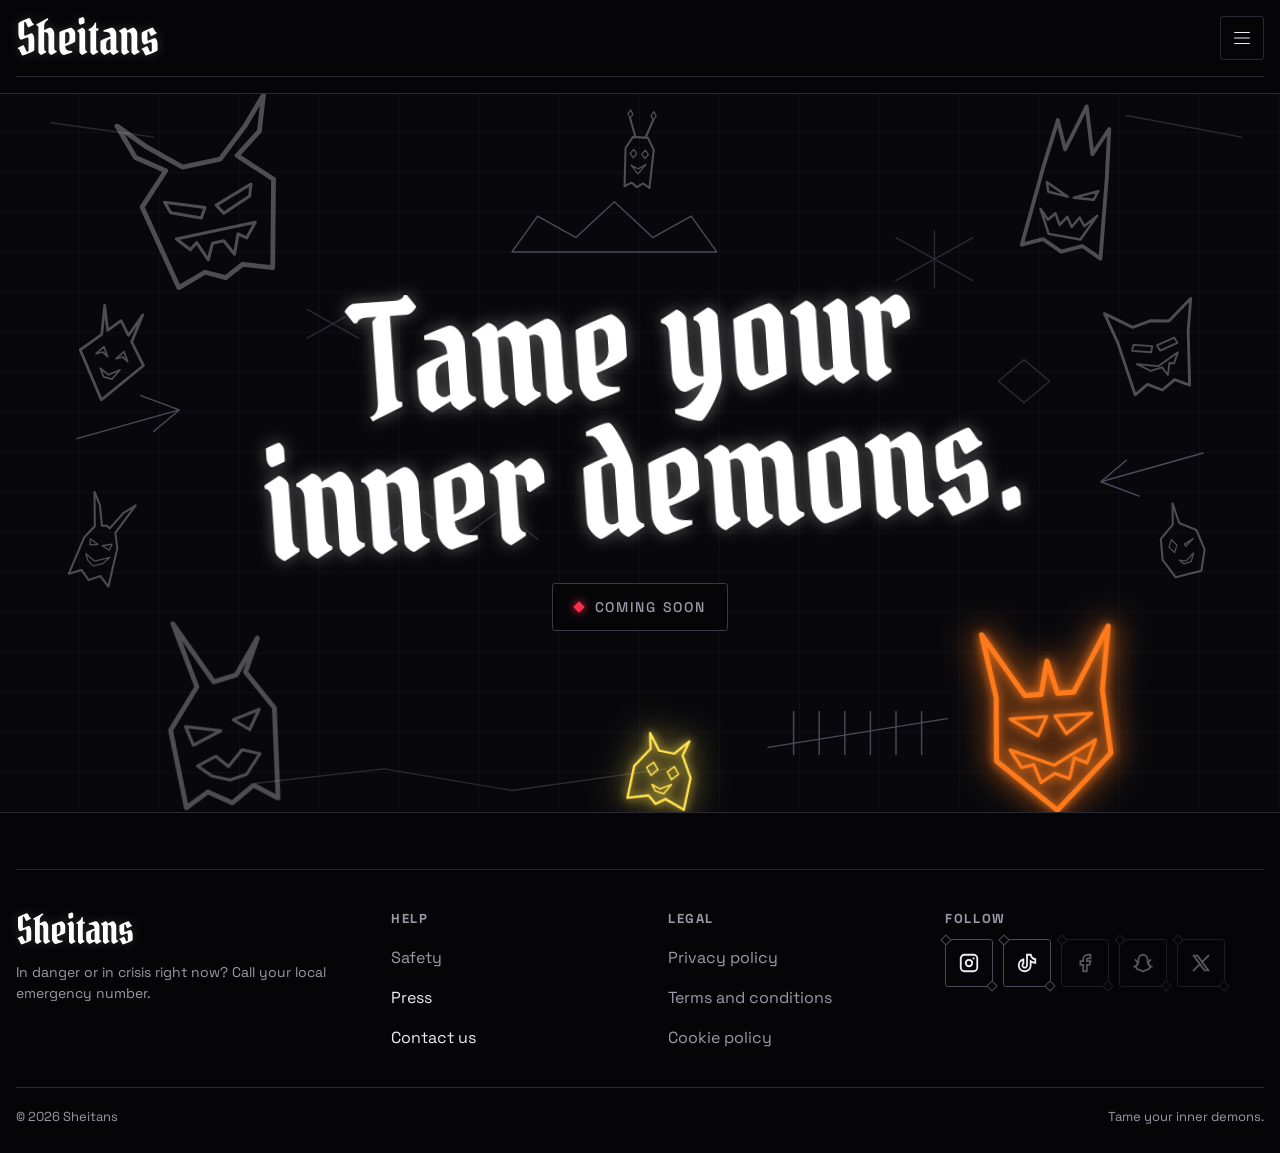
==== commit cc41b6c3: "Link Instagram and TikTok; show the other social icons as coming soon Co-Authored-By: Claude Opus 5." ====
--- a/index.html
+++ b/index.html
@@ -101,11 +101,11 @@
     <div>
       <h3>Follow</h3>
       <div class="socials">
-        <a class="social" href="#" aria-label="Sheitans on Instagram" title="Instagram"><img src="assets/img/social/brand-instagram.svg" alt="" width="22" height="22"></a>
-        <a class="social" href="#" aria-label="Sheitans on TikTok" title="TikTok"><img src="assets/img/social/brand-tiktok.svg" alt="" width="22" height="22"></a>
-        <a class="social" href="#" aria-label="Sheitans on Facebook" title="Facebook"><img src="assets/img/social/brand-facebook.svg" alt="" width="22" height="22"></a>
-        <a class="social" href="#" aria-label="Sheitans on Snapchat" title="Snapchat"><img src="assets/img/social/brand-snapchat.svg" alt="" width="22" height="22"></a>
-        <a class="social" href="#" aria-label="Sheitans on X" title="X"><img src="assets/img/social/brand-x.svg" alt="" width="22" height="22"></a>
+        <a class="social" href="https://www.instagram.com/sheitansapp" target="_blank" rel="me noopener" aria-label="Sheitans on Instagram" title="Instagram"><img src="assets/img/social/brand-instagram.svg" alt="" width="22" height="22"></a>
+        <a class="social" href="https://www.tiktok.com/@sheitansapp" target="_blank" rel="me noopener" aria-label="Sheitans on TikTok" title="TikTok"><img src="assets/img/social/brand-tiktok.svg" alt="" width="22" height="22"></a>
+        <span class="social is-off" title="Facebook: coming soon"><span class="sr-only">Sheitans on Facebook: coming soon</span><img src="assets/img/social/brand-facebook.svg" alt="" width="22" height="22"></span>
+        <span class="social is-off" title="Snapchat: coming soon"><span class="sr-only">Sheitans on Snapchat: coming soon</span><img src="assets/img/social/brand-snapchat.svg" alt="" width="22" height="22"></span>
+        <span class="social is-off" title="X: coming soon"><span class="sr-only">Sheitans on X: coming soon</span><img src="assets/img/social/brand-x.svg" alt="" width="22" height="22"></span>
       </div>
     </div>
     <div class="legal-line"><span>© 2026 Sheitans</span><span>Tame your inner demons.</span></div>
--- a/assets/css/styles.css
+++ b/assets/css/styles.css
@@ -66,6 +66,10 @@
 .social { position: relative; width: 48px; height: 48px; display: grid; place-items: center; border: 1px solid var(--line-lit); border-radius: 3px; color: var(--smoke); text-decoration: none; }
 .social img { display: block; width: 22px; height: 22px; filter: invert(93%); }
 .social:hover img { filter: invert(100%); }
+.social.is-off { opacity: 0.35; cursor: default; }
+.social.is-off:hover { border-color: var(--line-lit); }
+.social.is-off:hover img { filter: invert(93%); }
+.sr-only { position: absolute; width: 1px; height: 1px; overflow: hidden; clip: rect(0 0 0 0); white-space: nowrap; }
 .social::before, .social::after { content: ""; position: absolute; width: 6px; height: 6px; background: var(--void); border: 1px solid var(--line-lit); transform: rotate(45deg); }
 .social::before { top: -4px; left: -4px; }
 .social::after { bottom: -4px; right: -4px; }
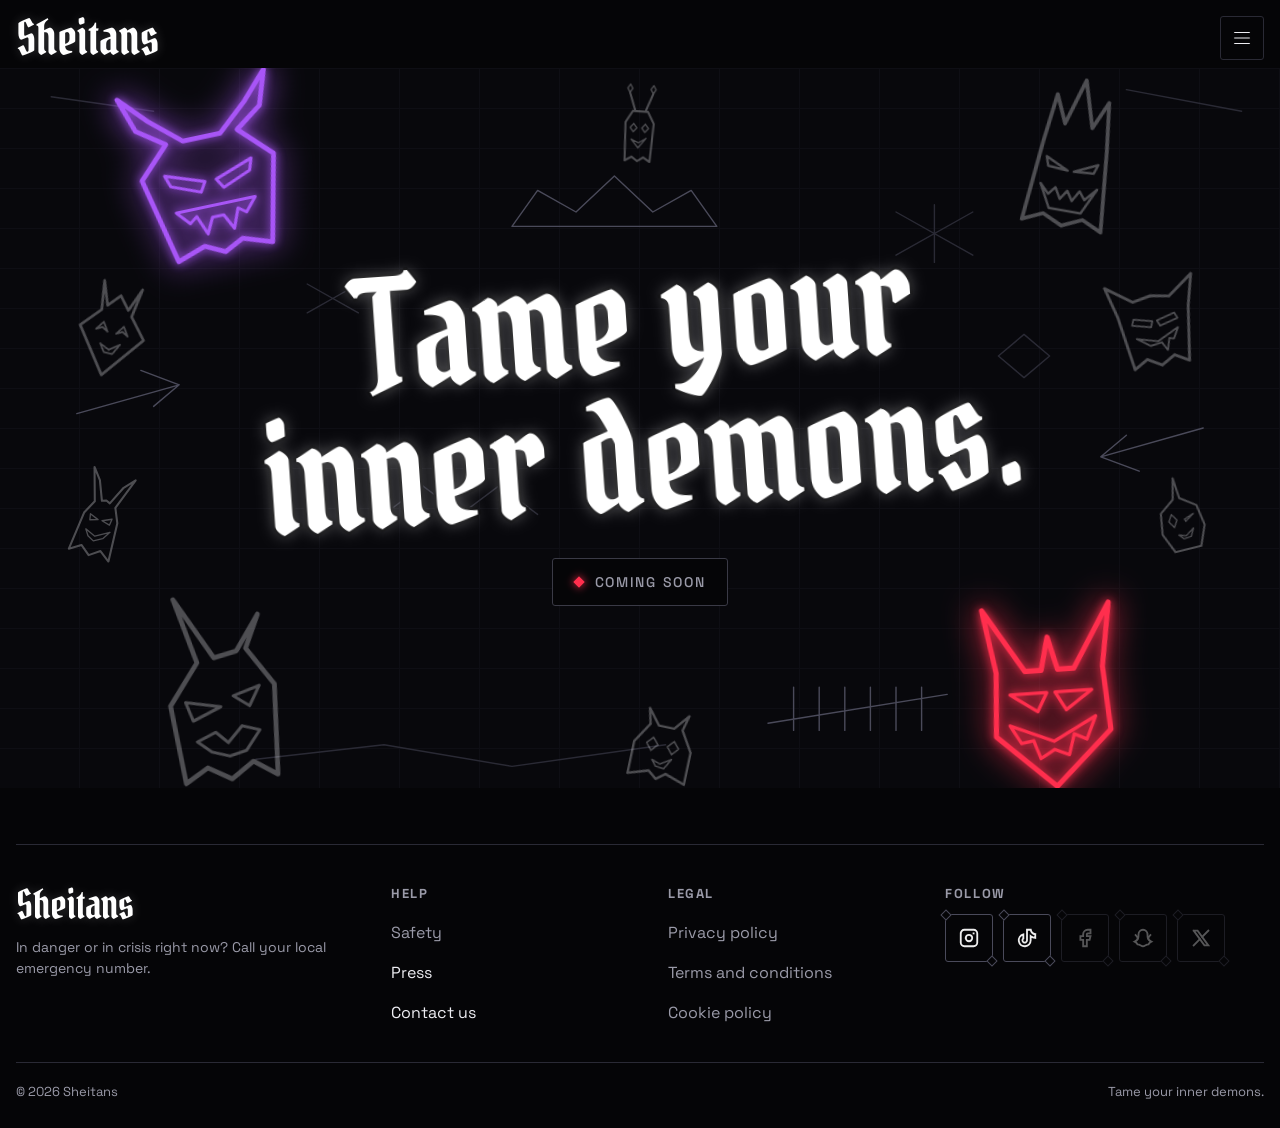
==== commit 9044b19d: "Remove the header and wall separator lines and move the wall up Co-Authored-By: Claude Opus 5.5 <nor" ====
--- a/index.html
+++ b/index.html
@@ -25,13 +25,12 @@
 <link rel="stylesheet" href="assets/css/styles.css">
 <style>
 /* Layout: Fresque. A night wall of ten different demons drawn in white ash; random ones flicker on in one of five colors. The tagline is painted across the middle. */
-main { padding-block: 16px 56px; }
+main { padding-block: 0 56px; margin-top: -8px; }
 .fresque { position: relative; width: 100%; max-width: 100%; aspect-ratio: 2 / 3; overflow: hidden; --k: 1;
   background:
     repeating-linear-gradient(0deg, transparent 0 39px, var(--rule) 39px 40px),
     repeating-linear-gradient(90deg, transparent 0 79px, var(--rule) 79px 80px),
-    var(--board);
-  border-top: 1px solid var(--line); border-bottom: 1px solid var(--line); }
+    var(--board); }
 .scribbles { position: absolute; inset: 0; width: 100%; height: 100%; }
 .scribbles path { fill: none; stroke: var(--line-lit); stroke-width: 1.4; stroke-linejoin: round; stroke-linecap: round; vector-effect: non-scaling-stroke; }
 .scribbles path.dim { stroke: var(--line); }
--- a/assets/css/styles.css
+++ b/assets/css/styles.css
@@ -18,7 +18,7 @@
 :focus-visible { outline: 2px solid var(--smoke); outline-offset: 3px; }
 
 /* Header: logo and burger only */
-.site { display: flex; justify-content: space-between; align-items: center; padding-block: 14px; border-bottom: 1px solid var(--line); }
+.site { display: flex; justify-content: space-between; align-items: center; padding-block: 14px; }
 .logo { margin: 0; font: 400 clamp(34px, 9vw, 48px)/1 var(--display); color: #FFFFFF; text-decoration: none; text-shadow: 0 0 12px rgba(255,255,255,0.2); }
 .burger { width: 44px; height: 44px; display: grid; place-items: center; background: transparent; border: 1px solid var(--line); border-radius: 3px; color: var(--smoke); cursor: pointer; }
 .burger:hover { border-color: var(--line-lit); }
@@ -31,7 +31,7 @@
 /* Menu screen */
 .menu-screen { position: fixed; inset: 0; z-index: 50; background: var(--void); display: flex; flex-direction: column; padding-top: env(safe-area-inset-top, 0px); padding-bottom: env(safe-area-inset-bottom, 0px); }
 .menu-screen .wrap { width: 100%; flex: 1; display: flex; flex-direction: column; }
-.menu-top { display: flex; justify-content: space-between; align-items: center; padding-block: 14px; border-bottom: 1px solid var(--line); }
+.menu-top { display: flex; justify-content: space-between; align-items: center; padding-block: 14px; }
 .close { display: inline-flex; align-items: center; gap: 10px; min-height: 44px; padding: 0 14px; background: transparent; border: 1px solid var(--line); border-radius: 3px; color: var(--smoke); font: 500 14px var(--text); cursor: pointer; }
 .menu-body { flex: 1; display: flex; flex-direction: column; align-items: center; justify-content: center; text-align: center; gap: 20px; padding-block: 32px; }
 .menu-body .demon { width: 120px; }
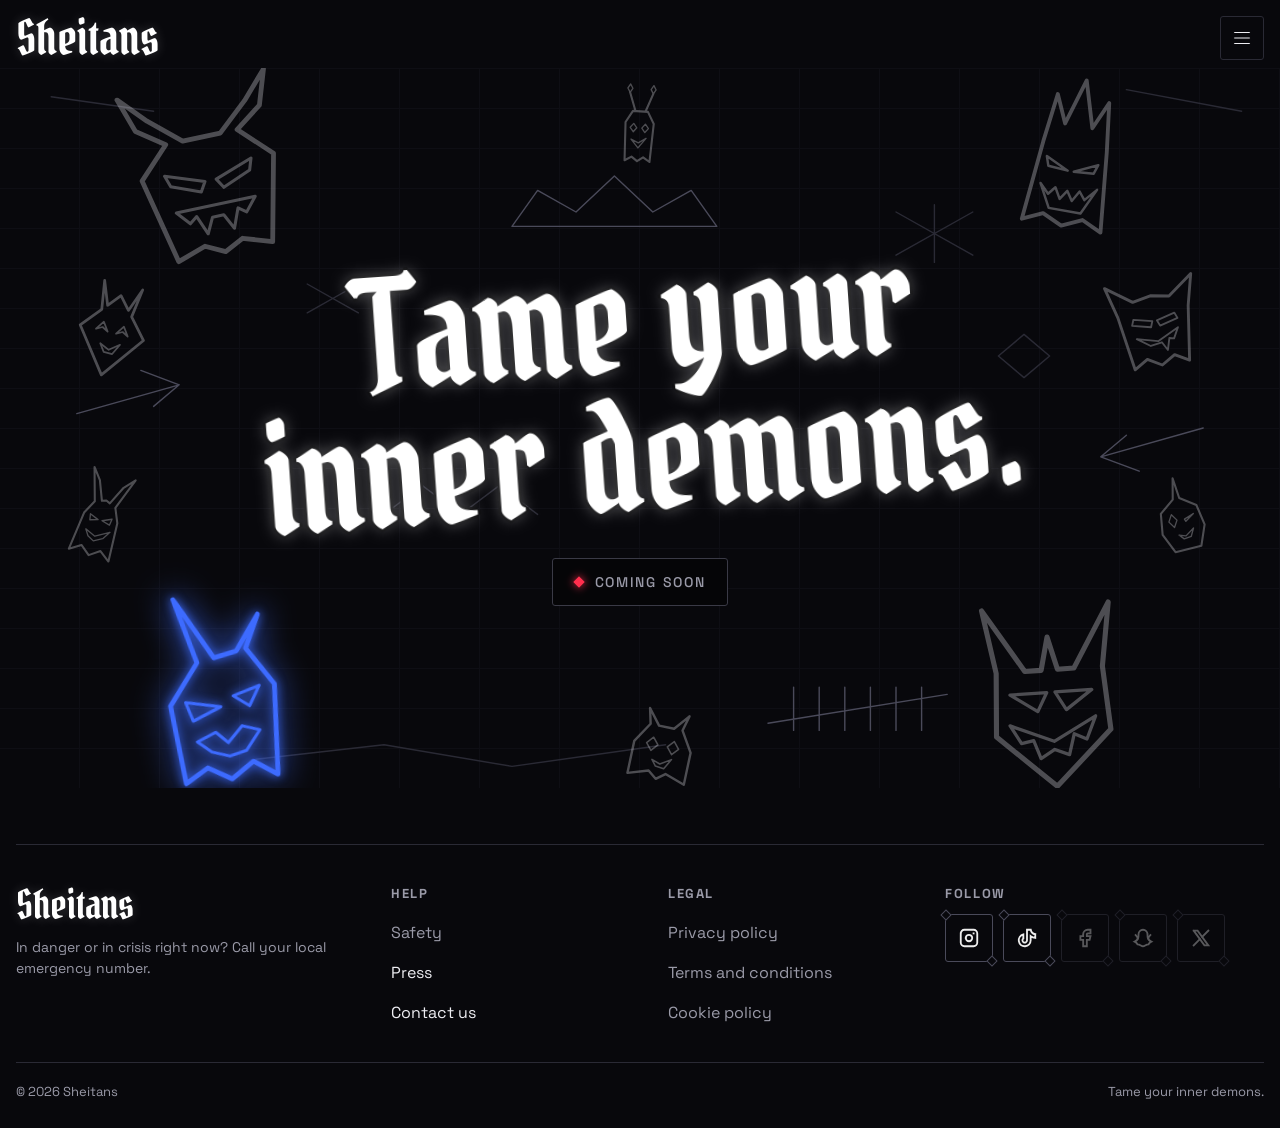
==== commit 2c4b8ab0: "Use the wall's Board color as the background everywhere Co-Authored-By: Claude Opus 5.5 <noreply@ant" ====
--- a/index.html
+++ b/index.html
@@ -5,7 +5,7 @@
 <meta name="viewport" content="width=device-width, initial-scale=1, viewport-fit=cover">
 <title>Sheitans · Tame your inner demons</title>
 <meta name="description" content="Sheitans helps you tame your inner demons. Coming soon.">
-<meta name="theme-color" content="#050507">
+<meta name="theme-color" content="#08080C">
 <meta property="og:title" content="Sheitans · Tame your inner demons">
 <meta property="og:description" content="Coming soon.">
 <meta property="og:image" content="https://sheitans.com/assets/img/og-image.png">
--- a/assets/css/styles.css
+++ b/assets/css/styles.css
@@ -10,7 +10,7 @@
 }
 * { box-sizing: border-box; }
 [hidden] { display: none !important; }
-html, body { margin: 0; background: var(--void); color: var(--smoke); font-family: var(--text); }
+html, body { margin: 0; background: var(--board); color: var(--smoke); font-family: var(--text); }
 body { overflow-x: hidden; }
 body.locked { overflow: hidden; }
 .wrap { max-width: 1280px; margin: 0 auto; padding-left: max(16px, env(safe-area-inset-left, 0px)); padding-right: max(16px, env(safe-area-inset-right, 0px)); }
@@ -29,7 +29,7 @@
 .cta i { width: 8px; height: 8px; background: var(--alarm); transform: rotate(45deg); box-shadow: 0 0 8px var(--alarm); animation: blink 1.4s steps(2, jump-none) infinite; }
 
 /* Menu screen */
-.menu-screen { position: fixed; inset: 0; z-index: 50; background: var(--void); display: flex; flex-direction: column; padding-top: env(safe-area-inset-top, 0px); padding-bottom: env(safe-area-inset-bottom, 0px); }
+.menu-screen { position: fixed; inset: 0; z-index: 50; background: var(--board); display: flex; flex-direction: column; padding-top: env(safe-area-inset-top, 0px); padding-bottom: env(safe-area-inset-bottom, 0px); }
 .menu-screen .wrap { width: 100%; flex: 1; display: flex; flex-direction: column; }
 .menu-top { display: flex; justify-content: space-between; align-items: center; padding-block: 14px; }
 .close { display: inline-flex; align-items: center; gap: 10px; min-height: 44px; padding: 0 14px; background: transparent; border: 1px solid var(--line); border-radius: 3px; color: var(--smoke); font: 500 14px var(--text); cursor: pointer; }
@@ -70,7 +70,7 @@
 .social.is-off:hover { border-color: var(--line-lit); }
 .social.is-off:hover img { filter: invert(93%); }
 .sr-only { position: absolute; width: 1px; height: 1px; overflow: hidden; clip: rect(0 0 0 0); white-space: nowrap; }
-.social::before, .social::after { content: ""; position: absolute; width: 6px; height: 6px; background: var(--void); border: 1px solid var(--line-lit); transform: rotate(45deg); }
+.social::before, .social::after { content: ""; position: absolute; width: 6px; height: 6px; background: var(--board); border: 1px solid var(--line-lit); transform: rotate(45deg); }
 .social::before { top: -4px; left: -4px; }
 .social::after { bottom: -4px; right: -4px; }
 .social:hover { border-color: var(--smoke); }
